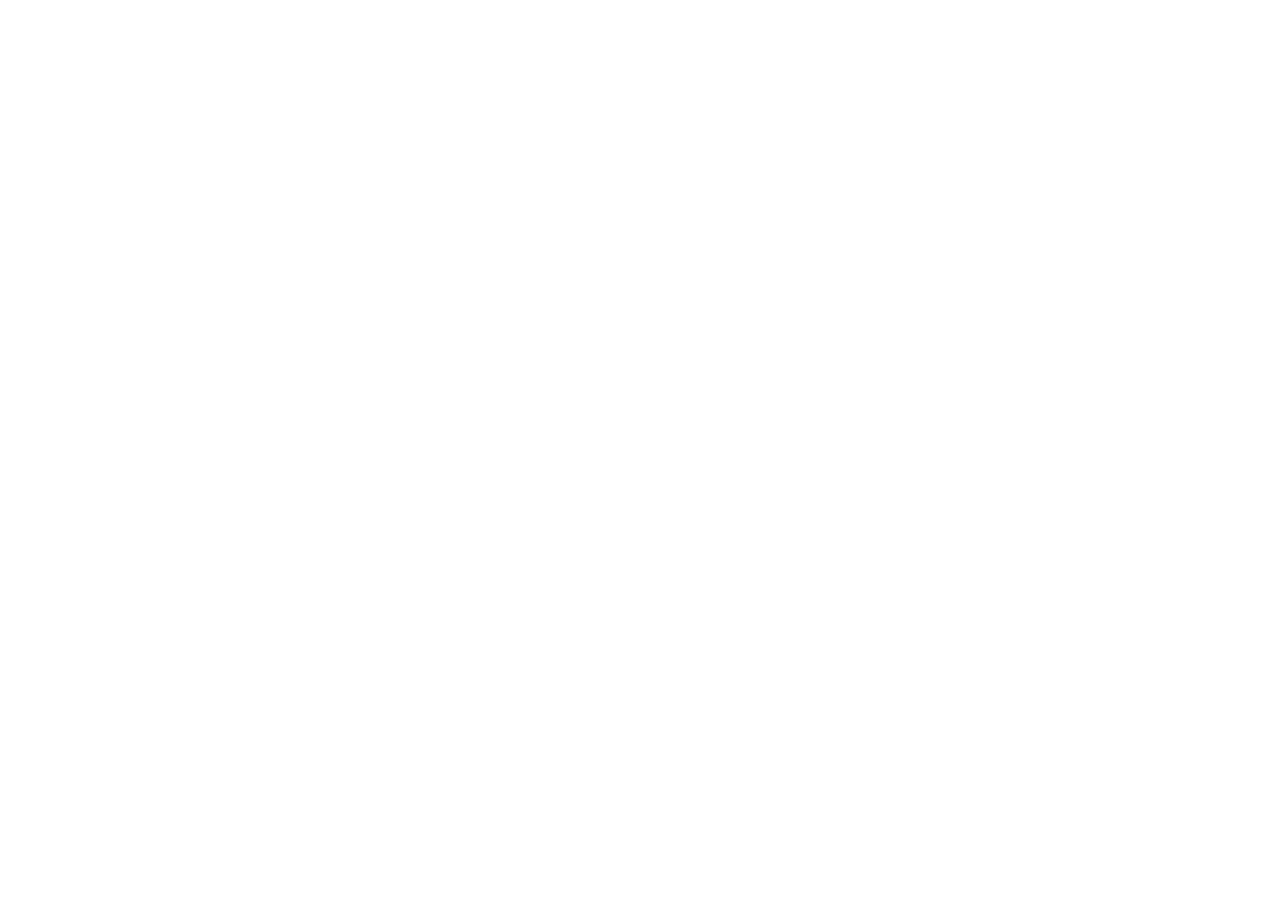
==== index.html @ 58cea0fc "Create index.html" ====
<!DOCTYPE html>
<html>
    <head>
        <title></title>
        <meta charset="utf-8">
        <meta name="viewport" content="width=device-width, initial-scale=1">
    </head>
    <body>
        <header></header>
        <main></main>
        <footer></footer>
    </body>
</html>
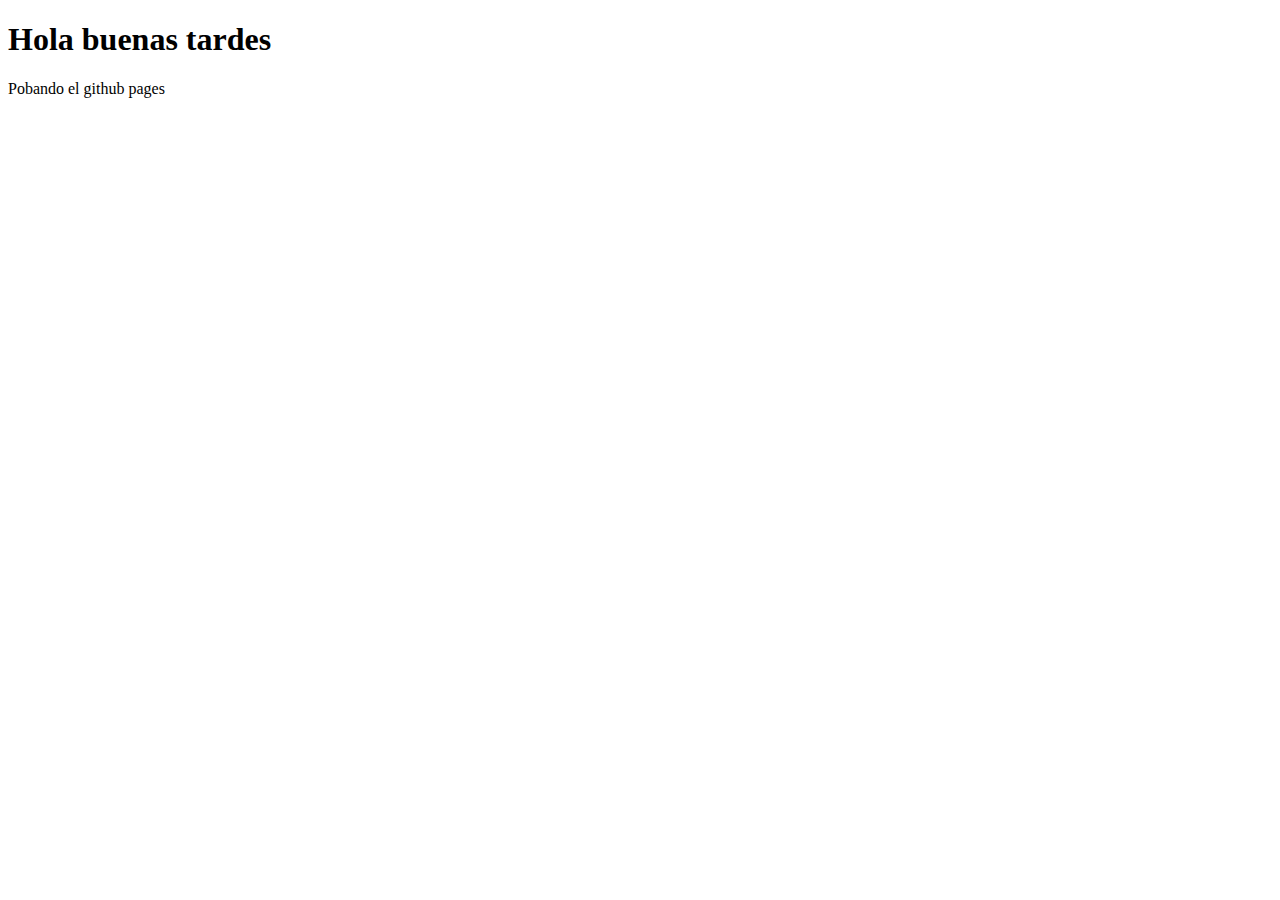
==== commit d63e10d2: "Probando el github pages" ====
--- a/index.html
+++ b/index.html
@@ -6,8 +6,14 @@
         <meta name="viewport" content="width=device-width, initial-scale=1">
     </head>
     <body>
-        <header></header>
-        <main></main>
-        <footer></footer>
+        <header>
+            <h1>Hola buenas tardes</h1>
+        </header>
+        <main>
+            <p>Pobando el github pages</p>
+        </main>
+        <footer>
+            
+        </footer>
     </body>
 </html>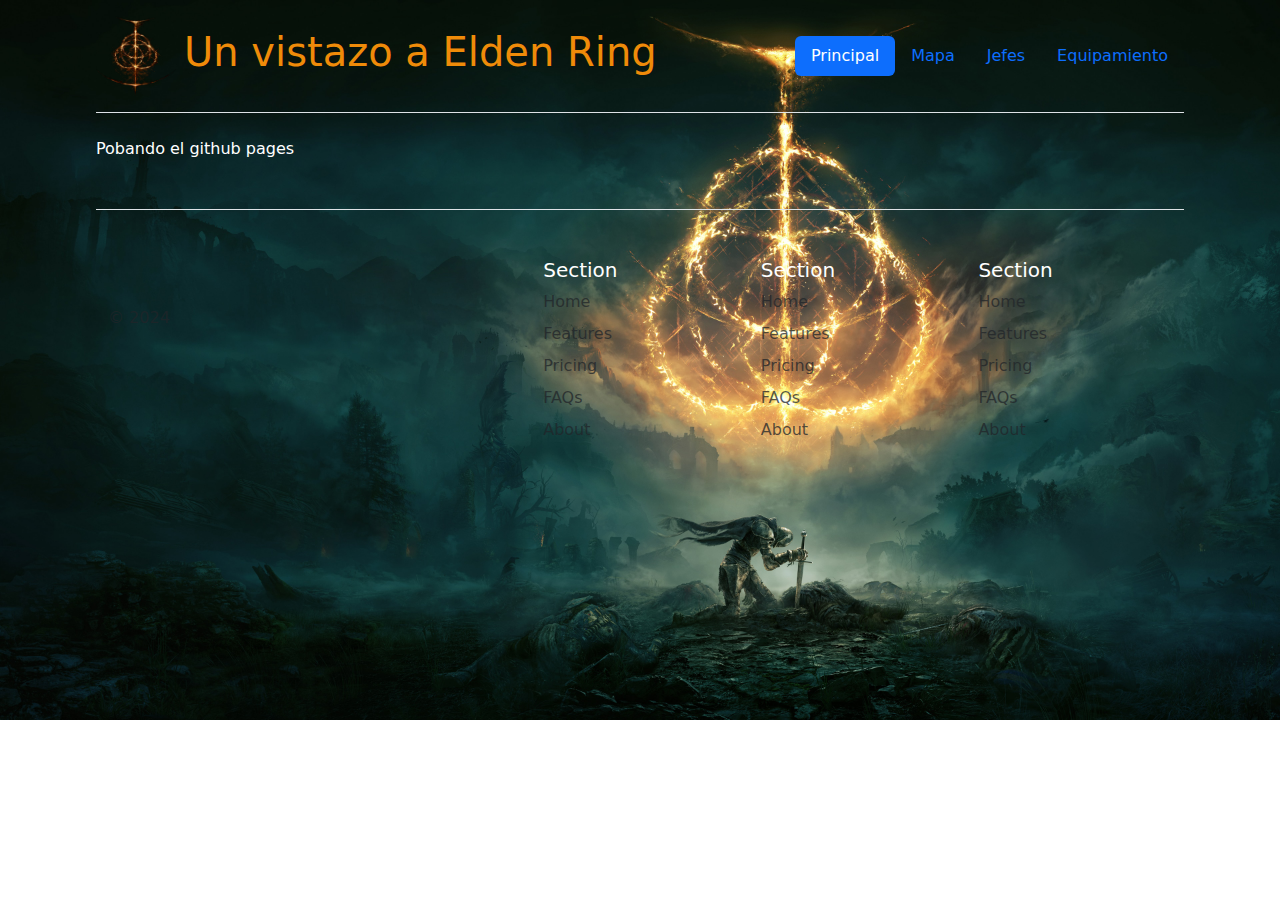
==== commit 1028f652: "Añadido header, footer e imagen de fondo" ====
--- a/index.html
+++ b/index.html
@@ -1,19 +1,74 @@
 <!DOCTYPE html>
 <html>
     <head>
-        <title></title>
+        <title>Un vistazo a Elden Ring</title>
         <meta charset="utf-8">
         <meta name="viewport" content="width=device-width, initial-scale=1">
+        <link href="https://cdn.jsdelivr.net/npm/bootstrap@5.3.3/dist/css/bootstrap.min.css" rel="stylesheet" integrity="sha384-QWTKZyjpPEjISv5WaRU9OFeRpok6YctnYmDr5pNlyT2bRjXh0JMhjY6hW+ALEwIH" crossorigin="anonymous">
+  </head>
     </head>
-    <body>
-        <header>
-            <h1>Hola buenas tardes</h1>
-        </header>
-        <main>
+    <body class="mx-5" style="background-image: url('img/1186452.jpg'); background-repeat: no-repeat; background-size: 100%; color:white">
+        <header class="d-flex flex-wrap justify-content-center py-3 mb-4 border-bottom align-items-center mx-5">
+            <div class="d-flex align-items-center mb-3 mb-md-0 me-md-auto">
+              <img src="img/ER_golden_order.png" class="bi me-2" width="80" height="80">
+              <h1 class="fs-1" style="color:#ef8b09">Un vistazo a Elden Ring</h1>
+            </div>
+      
+            <ul class="nav nav-pills">
+              <li class="nav-item"><a href="index.html" class="nav-link active" aria-current="page">Principal</a></li>
+              <li class="nav-item"><a href="#" class="nav-link">Mapa</a></li>
+              <li class="nav-item"><a href="#" class="nav-link">Jefes</a></li>
+              <li class="nav-item"><a href="#" class="nav-link">Equipamiento</a></li>
+            </ul>
+          </header>
+        <main class="mx-5">
             <p>Pobando el github pages</p>
         </main>
-        <footer>
-            
-        </footer>
+        <footer class="row row-cols-1 row-cols-sm-2 row-cols-md-5 py-5 my-5 border-top mx-5">
+            <div class="col mb-3">
+              <a href="/" class="d-flex align-items-center mb-3 link-body-emphasis text-decoration-none">
+                <svg class="bi me-2" width="40" height="32"><use xlink:href="#bootstrap"></use></svg>
+              </a>
+              <p class="text-body-secondary">© 2024</p>
+            </div>
+        
+            <div class="col mb-3">
+        
+            </div>
+        
+            <div class="col mb-3">
+              <h5>Section</h5>
+              <ul class="nav flex-column">
+                <li class="nav-item mb-2"><a href="#" class="nav-link p-0 text-body-secondary">Home</a></li>
+                <li class="nav-item mb-2"><a href="#" class="nav-link p-0 text-body-secondary">Features</a></li>
+                <li class="nav-item mb-2"><a href="#" class="nav-link p-0 text-body-secondary">Pricing</a></li>
+                <li class="nav-item mb-2"><a href="#" class="nav-link p-0 text-body-secondary">FAQs</a></li>
+                <li class="nav-item mb-2"><a href="#" class="nav-link p-0 text-body-secondary">About</a></li>
+              </ul>
+            </div>
+        
+            <div class="col mb-3">
+              <h5>Section</h5>
+              <ul class="nav flex-column">
+                <li class="nav-item mb-2"><a href="#" class="nav-link p-0 text-body-secondary">Home</a></li>
+                <li class="nav-item mb-2"><a href="#" class="nav-link p-0 text-body-secondary">Features</a></li>
+                <li class="nav-item mb-2"><a href="#" class="nav-link p-0 text-body-secondary">Pricing</a></li>
+                <li class="nav-item mb-2"><a href="#" class="nav-link p-0 text-body-secondary">FAQs</a></li>
+                <li class="nav-item mb-2"><a href="#" class="nav-link p-0 text-body-secondary">About</a></li>
+              </ul>
+            </div>
+        
+            <div class="col mb-3">
+              <h5>Section</h5>
+              <ul class="nav flex-column">
+                <li class="nav-item mb-2"><a href="#" class="nav-link p-0 text-body-secondary">Home</a></li>
+                <li class="nav-item mb-2"><a href="#" class="nav-link p-0 text-body-secondary">Features</a></li>
+                <li class="nav-item mb-2"><a href="#" class="nav-link p-0 text-body-secondary">Pricing</a></li>
+                <li class="nav-item mb-2"><a href="#" class="nav-link p-0 text-body-secondary">FAQs</a></li>
+                <li class="nav-item mb-2"><a href="#" class="nav-link p-0 text-body-secondary">About</a></li>
+              </ul>
+            </div>
+          </footer>
+        <script src="https://cdn.jsdelivr.net/npm/bootstrap@5.3.3/dist/js/bootstrap.bundle.min.js" integrity="sha384-YvpcrYf0tY3lHB60NNkmXc5s9fDVZLESaAA55NDzOxhy9GkcIdslK1eN7N6jIeHz" crossorigin="anonymous"></script>
     </body>
 </html>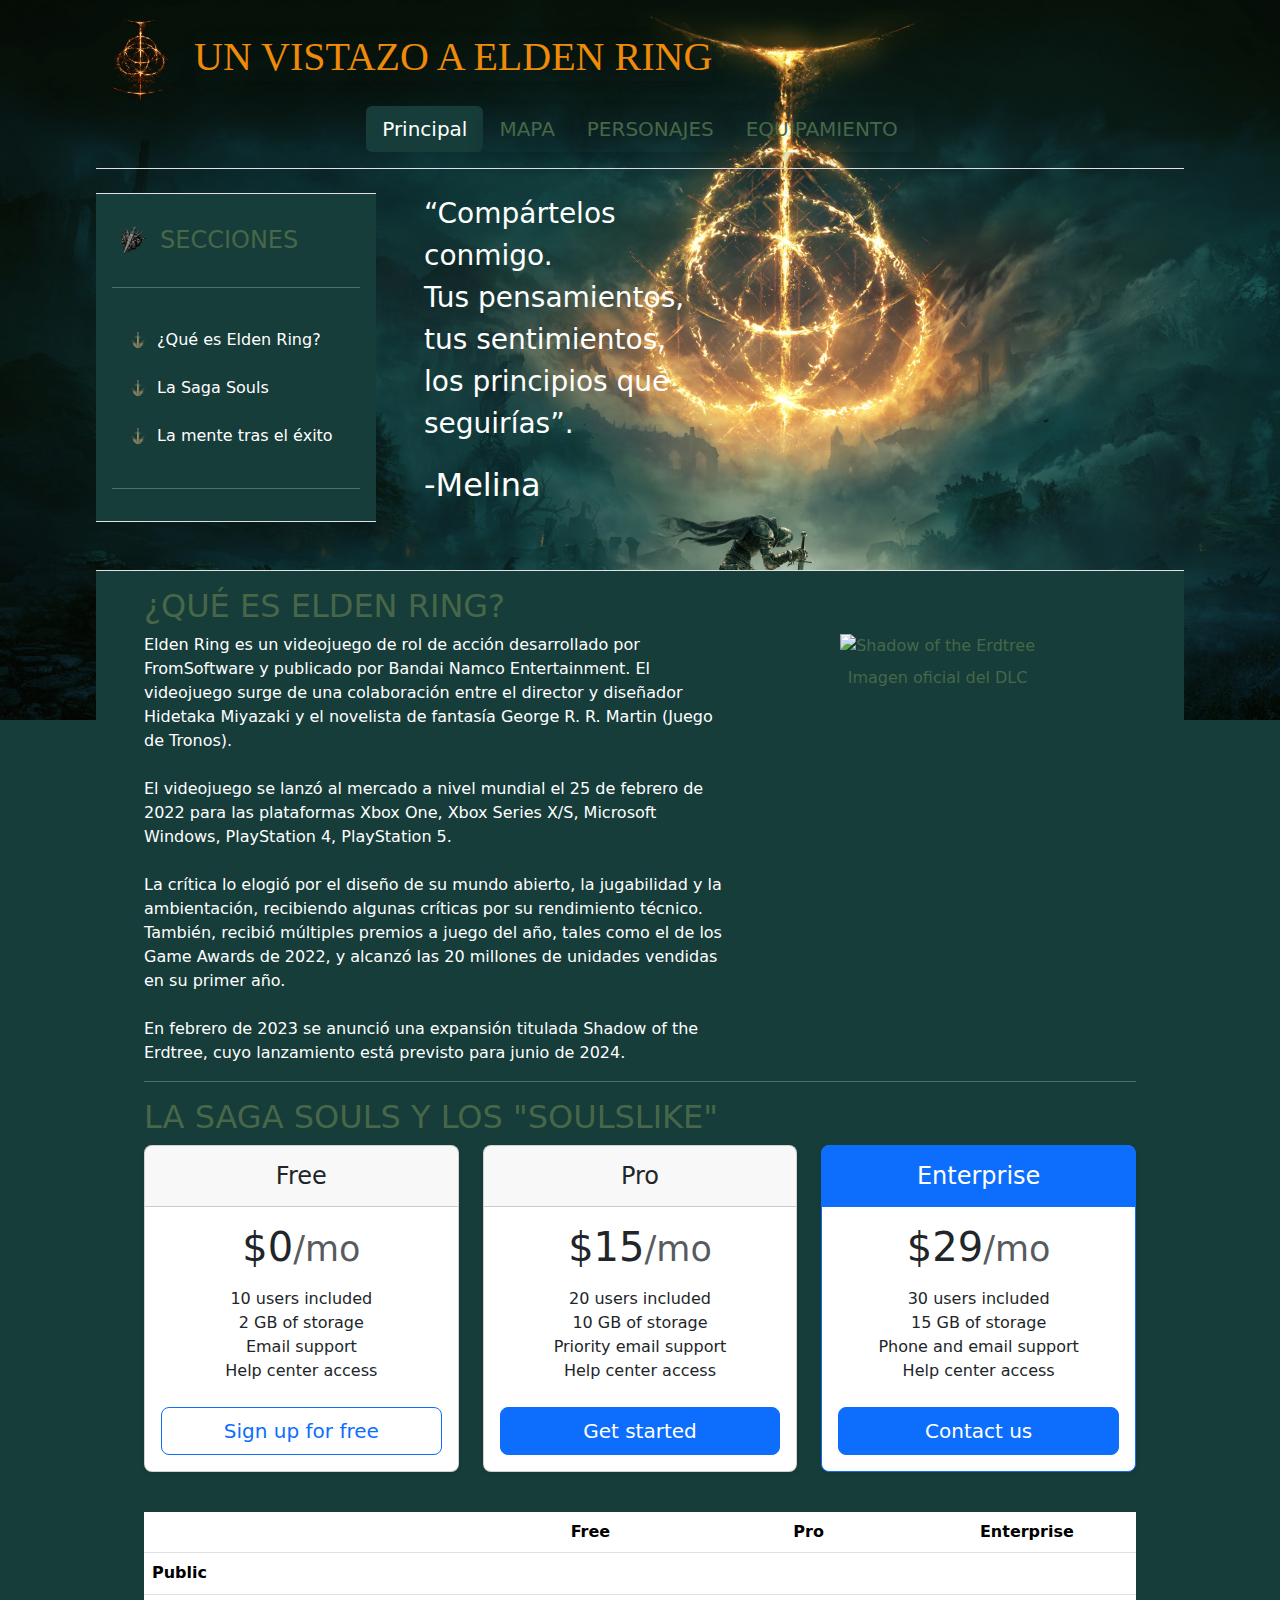
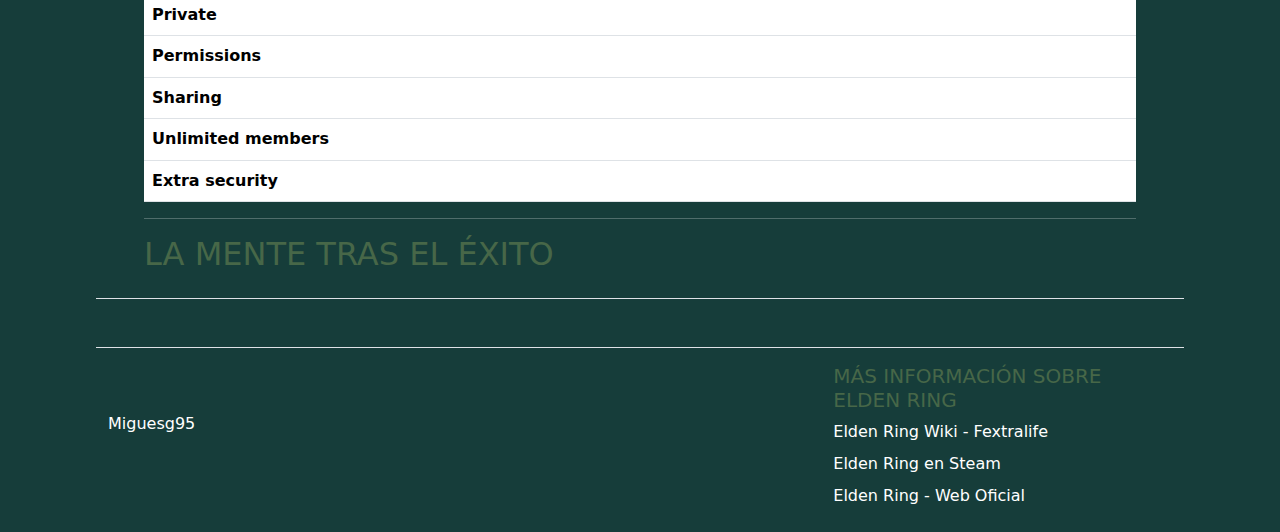
==== commit 3bcf404f: "Algunos iconos y la página para el mapa" ====
--- a/index.html
+++ b/index.html
@@ -5,67 +5,202 @@
         <meta charset="utf-8">
         <meta name="viewport" content="width=device-width, initial-scale=1">
         <link href="https://cdn.jsdelivr.net/npm/bootstrap@5.3.3/dist/css/bootstrap.min.css" rel="stylesheet" integrity="sha384-QWTKZyjpPEjISv5WaRU9OFeRpok6YctnYmDr5pNlyT2bRjXh0JMhjY6hW+ALEwIH" crossorigin="anonymous">
-  </head>
+        <link href="css/style.css" rel="stylesheet">
+        <link rel="icon" type="image/x-icon" href="img/ER_golden_order.png">
     </head>
-    <body class="mx-5" style="background-image: url('img/1186452.jpg'); background-repeat: no-repeat; background-size: 100%; color:white">
+    <body class="mx-5 panel mainPage">
         <header class="d-flex flex-wrap justify-content-center py-3 mb-4 border-bottom align-items-center mx-5">
             <div class="d-flex align-items-center mb-3 mb-md-0 me-md-auto">
-              <img src="img/ER_golden_order.png" class="bi me-2" width="80" height="80">
-              <h1 class="fs-1" style="color:#ef8b09">Un vistazo a Elden Ring</h1>
+              <img src="img/ER_golden_order.png" class="bi me-2" width="90" height="90">
+              <h1 class="fs-1 eldenFont mainTitle shadow">Un vistazo a Elden Ring</h1>
             </div>
       
-            <ul class="nav nav-pills">
-              <li class="nav-item"><a href="index.html" class="nav-link active" aria-current="page">Principal</a></li>
-              <li class="nav-item"><a href="#" class="nav-link">Mapa</a></li>
-              <li class="nav-item"><a href="#" class="nav-link">Jefes</a></li>
-              <li class="nav-item"><a href="#" class="nav-link">Equipamiento</a></li>
+            <ul class="nav nav-pills fs-5">
+              <li class="nav-item"><a href="index.html" class="nav-link text-white panel">Principal</a></li>
+              <li class="nav-item"><a href="mapa.html" class="nav-link title shadow">Mapa</a></li>
+              <li class="nav-item"><a href="#" class="nav-link title shadow">Personajes</a></li>
+              <li class="nav-item"><a href="#" class="nav-link title shadow">Equipamiento</a></li>
             </ul>
           </header>
-        <main class="mx-5">
-            <p>Pobando el github pages</p>
+
+          <div class="d-flex flex-column flex-shrink-0 p-3 panel mx-5 mb-5 sidebar border-top border-bottom" style="width: 280px;">
+            <a href="/" class="d-flex align-items-center mb-3 mb-md-0 me-md-auto text-white text-decoration-none">
+              <img class="bi pe-none me-2" src="img/Talisman_arsenal_charm_1.png" width="40" height="32">
+              <h2 class="fs-4 title my-3">Secciones</h2>
+            </a>
+            <hr>
+            <ul class="nav nav-pills flex-column my-3 ">
+              <li class="nav-item">
+                <a href="#queEsER" class="nav-link text-white mb-2">
+                  <img class="bi pe-none me-1" src="img/ER_Inventory_Menu_Icon_Ashes_of_War.png" width="20" height="20">
+                  ¿Qué es Elden Ring?
+                </a>
+              </li>
+              <li>
+                <a href="#predecesores" class="nav-link text-white">
+                  <img class="bi pe-none me-1" src="img/ER_Inventory_Menu_Icon_Ashes_of_War.png" width="20" height="20">
+                  La Saga Souls
+                </a>
+              </li>
+              <li>
+                <a href="#creador" class="nav-link text-white mt-2">
+                  <img class="bi pe-none me-1" src="img/ER_Inventory_Menu_Icon_Ashes_of_War.png" width="20" height="20">
+                  La mente tras el éxito
+                </a>
+              </li>
+            </ul>
+            <hr>
+          </div>
+        <main class="me-5">
+          <div class="fraseCelebre">
+            <p class="fs-3">“Compártelos conmigo.<br>Tus pensamientos, tus sentimientos, los principios que seguirías”.</p> 
+            <p class="fs-2">-Melina</p>
+          </div>
+          <div class="contenido panel px-5 py-3 ms-5 border-top border-bottom">
+            <section id="queEsER" class="">
+              <h2 class="title">¿Qué es Elden Ring?</h2>
+              <p class="sectionTextLeft pe-2">Elden Ring es un videojuego de rol de acción desarrollado por FromSoftware y publicado por Bandai Namco Entertainment. El videojuego surge de una colaboración entre el director y diseñador Hidetaka Miyazaki y el novelista de fantasía George R. R. Martin (Juego de Tronos).<br><br>
+                El videojuego se lanzó al mercado a nivel mundial el 25 de febrero de 2022 para las plataformas Xbox One, Xbox Series X/S, Microsoft Windows, PlayStation 4, PlayStation 5.<br><br> 
+                La crítica lo elogió por el diseño de su mundo abierto, la jugabilidad y la ambientación, recibiendo algunas críticas por su rendimiento técnico. También, recibió múltiples premios a juego del año, tales como el de los Game Awards de 2022, y alcanzó las 20 millones de unidades vendidas en su primer año.<br><br>  
+                En febrero de 2023 se anunció una expansión titulada Shadow of the Erdtree, cuyo lanzamiento está previsto para junio de 2024.</p>
+              <figure class="sectionImg">
+                <img src="img/ER-SOTE-announcement.png" alt="Shadow of the Erdtree">
+                <figcaption class="mt-2">Imagen oficial del DLC</figcaption>
+              </figure> 
+            </section>
+            <hr>
+            <section id="predecesores">
+              <h2 class="title">La Saga Souls y los "Soulslike"</h2>
+              <div class="row row-cols-1 row-cols-md-3 mb-3 text-center">
+                <div class="col">
+                  <div class="card mb-4 rounded-3 shadow-sm">
+                    <div class="card-header py-3">
+                      <h4 class="my-0 fw-normal">Free</h4>
+                    </div>
+                    <div class="card-body">
+                      <h1 class="card-title pricing-card-title">$0<small class="text-body-secondary fw-light">/mo</small></h1>
+                      <ul class="list-unstyled mt-3 mb-4">
+                        <li>10 users included</li>
+                        <li>2 GB of storage</li>
+                        <li>Email support</li>
+                        <li>Help center access</li>
+                      </ul>
+                      <button type="button" class="w-100 btn btn-lg btn-outline-primary">Sign up for free</button>
+                    </div>
+                  </div>
+                </div>
+                <div class="col">
+                  <div class="card mb-4 rounded-3 shadow-sm">
+                    <div class="card-header py-3">
+                      <h4 class="my-0 fw-normal">Pro</h4>
+                    </div>
+                    <div class="card-body">
+                      <h1 class="card-title pricing-card-title">$15<small class="text-body-secondary fw-light">/mo</small></h1>
+                      <ul class="list-unstyled mt-3 mb-4">
+                        <li>20 users included</li>
+                        <li>10 GB of storage</li>
+                        <li>Priority email support</li>
+                        <li>Help center access</li>
+                      </ul>
+                      <button type="button" class="w-100 btn btn-lg btn-primary">Get started</button>
+                    </div>
+                  </div>
+                </div>
+                <div class="col">
+                  <div class="card mb-4 rounded-3 shadow-sm border-primary">
+                    <div class="card-header py-3 text-bg-primary border-primary">
+                      <h4 class="my-0 fw-normal">Enterprise</h4>
+                    </div>
+                    <div class="card-body">
+                      <h1 class="card-title pricing-card-title">$29<small class="text-body-secondary fw-light">/mo</small></h1>
+                      <ul class="list-unstyled mt-3 mb-4">
+                        <li>30 users included</li>
+                        <li>15 GB of storage</li>
+                        <li>Phone and email support</li>
+                        <li>Help center access</li>
+                      </ul>
+                      <button type="button" class="w-100 btn btn-lg btn-primary">Contact us</button>
+                    </div>
+                  </div>
+                </div>
+              </div>
+              <table class="table text-center">
+                <thead>
+                  <tr>
+                    <th style="width: 34%;"></th>
+                    <th style="width: 22%;">Free</th>
+                    <th style="width: 22%;">Pro</th>
+                    <th style="width: 22%;">Enterprise</th>
+                  </tr>
+                </thead>
+                <tbody>
+                  <tr>
+                    <th scope="row" class="text-start">Public</th>
+                    <td><svg class="bi" width="24" height="24"><use xlink:href="#check"></use></svg></td>
+                    <td><svg class="bi" width="24" height="24"><use xlink:href="#check"></use></svg></td>
+                    <td><svg class="bi" width="24" height="24"><use xlink:href="#check"></use></svg></td>
+                  </tr>
+                  <tr>
+                    <th scope="row" class="text-start">Private</th>
+                    <td></td>
+                    <td><svg class="bi" width="24" height="24"><use xlink:href="#check"></use></svg></td>
+                    <td><svg class="bi" width="24" height="24"><use xlink:href="#check"></use></svg></td>
+                  </tr>
+                </tbody>
+        
+                <tbody>
+                  <tr>
+                    <th scope="row" class="text-start">Permissions</th>
+                    <td><svg class="bi" width="24" height="24"><use xlink:href="#check"></use></svg></td>
+                    <td><svg class="bi" width="24" height="24"><use xlink:href="#check"></use></svg></td>
+                    <td><svg class="bi" width="24" height="24"><use xlink:href="#check"></use></svg></td>
+                  </tr>
+                  <tr>
+                    <th scope="row" class="text-start">Sharing</th>
+                    <td></td>
+                    <td><svg class="bi" width="24" height="24"><use xlink:href="#check"></use></svg></td>
+                    <td><svg class="bi" width="24" height="24"><use xlink:href="#check"></use></svg></td>
+                  </tr>
+                  <tr>
+                    <th scope="row" class="text-start">Unlimited members</th>
+                    <td></td>
+                    <td><svg class="bi" width="24" height="24"><use xlink:href="#check"></use></svg></td>
+                    <td><svg class="bi" width="24" height="24"><use xlink:href="#check"></use></svg></td>
+                  </tr>
+                  <tr>
+                    <th scope="row" class="text-start">Extra security</th>
+                    <td></td>
+                    <td></td>
+                    <td><svg class="bi" width="24" height="24"><use xlink:href="#check"></use></svg></td>
+                  </tr>
+                </tbody>
+              </table>
+            </section>
+            <hr>
+            <section id="creador">
+              <h2 class="title">La mente tras el éxito</h2>
+            </section>
+          </div>
+              
         </main>
-        <footer class="row row-cols-1 row-cols-sm-2 row-cols-md-5 py-5 my-5 border-top mx-5">
-            <div class="col mb-3">
+        <footer class="row row-cols-3 row-cols-sm-3 row-cols-md-3 py-3 mt-5 border-top mx-5 panel">
+            <div class="col">
               <a href="/" class="d-flex align-items-center mb-3 link-body-emphasis text-decoration-none">
                 <svg class="bi me-2" width="40" height="32"><use xlink:href="#bootstrap"></use></svg>
               </a>
-              <p class="text-body-secondary">© 2024</p>
-            </div>
-        
-            <div class="col mb-3">
-        
-            </div>
-        
-            <div class="col mb-3">
-              <h5>Section</h5>
+              <a class="text-white text-decoration-none" href="https://github.com/Miguesg95" target="_blank">Miguesg95</a>
+            </div>
+        
+            <div class="col">
+        
+            </div>
+        
+            <div class="col">
+              <h5 class="title">Más información sobre Elden Ring</h5>
               <ul class="nav flex-column">
-                <li class="nav-item mb-2"><a href="#" class="nav-link p-0 text-body-secondary">Home</a></li>
-                <li class="nav-item mb-2"><a href="#" class="nav-link p-0 text-body-secondary">Features</a></li>
-                <li class="nav-item mb-2"><a href="#" class="nav-link p-0 text-body-secondary">Pricing</a></li>
-                <li class="nav-item mb-2"><a href="#" class="nav-link p-0 text-body-secondary">FAQs</a></li>
-                <li class="nav-item mb-2"><a href="#" class="nav-link p-0 text-body-secondary">About</a></li>
-              </ul>
-            </div>
-        
-            <div class="col mb-3">
-              <h5>Section</h5>
-              <ul class="nav flex-column">
-                <li class="nav-item mb-2"><a href="#" class="nav-link p-0 text-body-secondary">Home</a></li>
-                <li class="nav-item mb-2"><a href="#" class="nav-link p-0 text-body-secondary">Features</a></li>
-                <li class="nav-item mb-2"><a href="#" class="nav-link p-0 text-body-secondary">Pricing</a></li>
-                <li class="nav-item mb-2"><a href="#" class="nav-link p-0 text-body-secondary">FAQs</a></li>
-                <li class="nav-item mb-2"><a href="#" class="nav-link p-0 text-body-secondary">About</a></li>
-              </ul>
-            </div>
-        
-            <div class="col mb-3">
-              <h5>Section</h5>
-              <ul class="nav flex-column">
-                <li class="nav-item mb-2"><a href="#" class="nav-link p-0 text-body-secondary">Home</a></li>
-                <li class="nav-item mb-2"><a href="#" class="nav-link p-0 text-body-secondary">Features</a></li>
-                <li class="nav-item mb-2"><a href="#" class="nav-link p-0 text-body-secondary">Pricing</a></li>
-                <li class="nav-item mb-2"><a href="#" class="nav-link p-0 text-body-secondary">FAQs</a></li>
-                <li class="nav-item mb-2"><a href="#" class="nav-link p-0 text-body-secondary">About</a></li>
+                <li class="nav-item mb-2"><a href="https://eldenring.wiki.fextralife.com/Elden+Ring+Wiki" target="_blank" class="nav-link p-0 text-white">Elden Ring Wiki - Fextralife</a></li>
+                <li class="nav-item mb-2"><a href="https://store.steampowered.com/agecheck/app/1245620/" target="_blank" class="nav-link p-0 text-white">Elden Ring en Steam</a></li>
+                <li class="nav-item mb-2"><a href="https://es.bandainamcoent.eu/elden-ring/elden-ring" target="_blank" class="nav-link p-0 text-white">Elden Ring - Web Oficial</a></li>
               </ul>
             </div>
           </footer>
--- a/css/style.css
+++ b/css/style.css
@@ -0,0 +1,72 @@
+@font-face {
+    font-family: 'Elden Ring';
+    src: url('css/Mantinia Regular.otf') format('truetype');
+    font-style: normal;
+    font-weight: normal;
+}
+
+.eldenFont {
+    font-family: 'Elden Ring';
+    text-transform: uppercase;
+}
+
+.mainTitle{
+    color:#ef8b09;
+}
+
+.title{
+    color:#476748;
+    text-transform: uppercase;
+}
+
+.subtitle{
+    color:#1A2325;
+}
+
+.panel{
+    background-color:#163D3A;
+}
+
+.mainPage{
+    background-image: url('../img/1186452.jpg'); 
+    background-repeat: no-repeat; 
+    background-size: 100%; 
+    color: white;
+}
+
+footer{
+    clear:both;
+}
+
+.sidebar{
+    float: left;
+}
+
+.fraseCelebre{
+    width: 25%;
+    float: left;
+}
+
+.contenido{
+    clear:both;
+}
+
+.sectionTextLeft{
+    width: 60%;
+    float: left;
+}
+
+.sectionImg{
+    width: 40%;
+    float:left;
+    text-align: center;
+    color: #476748;
+}
+
+.sectionImg img{
+    width: 100%;
+}
+
+hr{
+    clear: both;
+}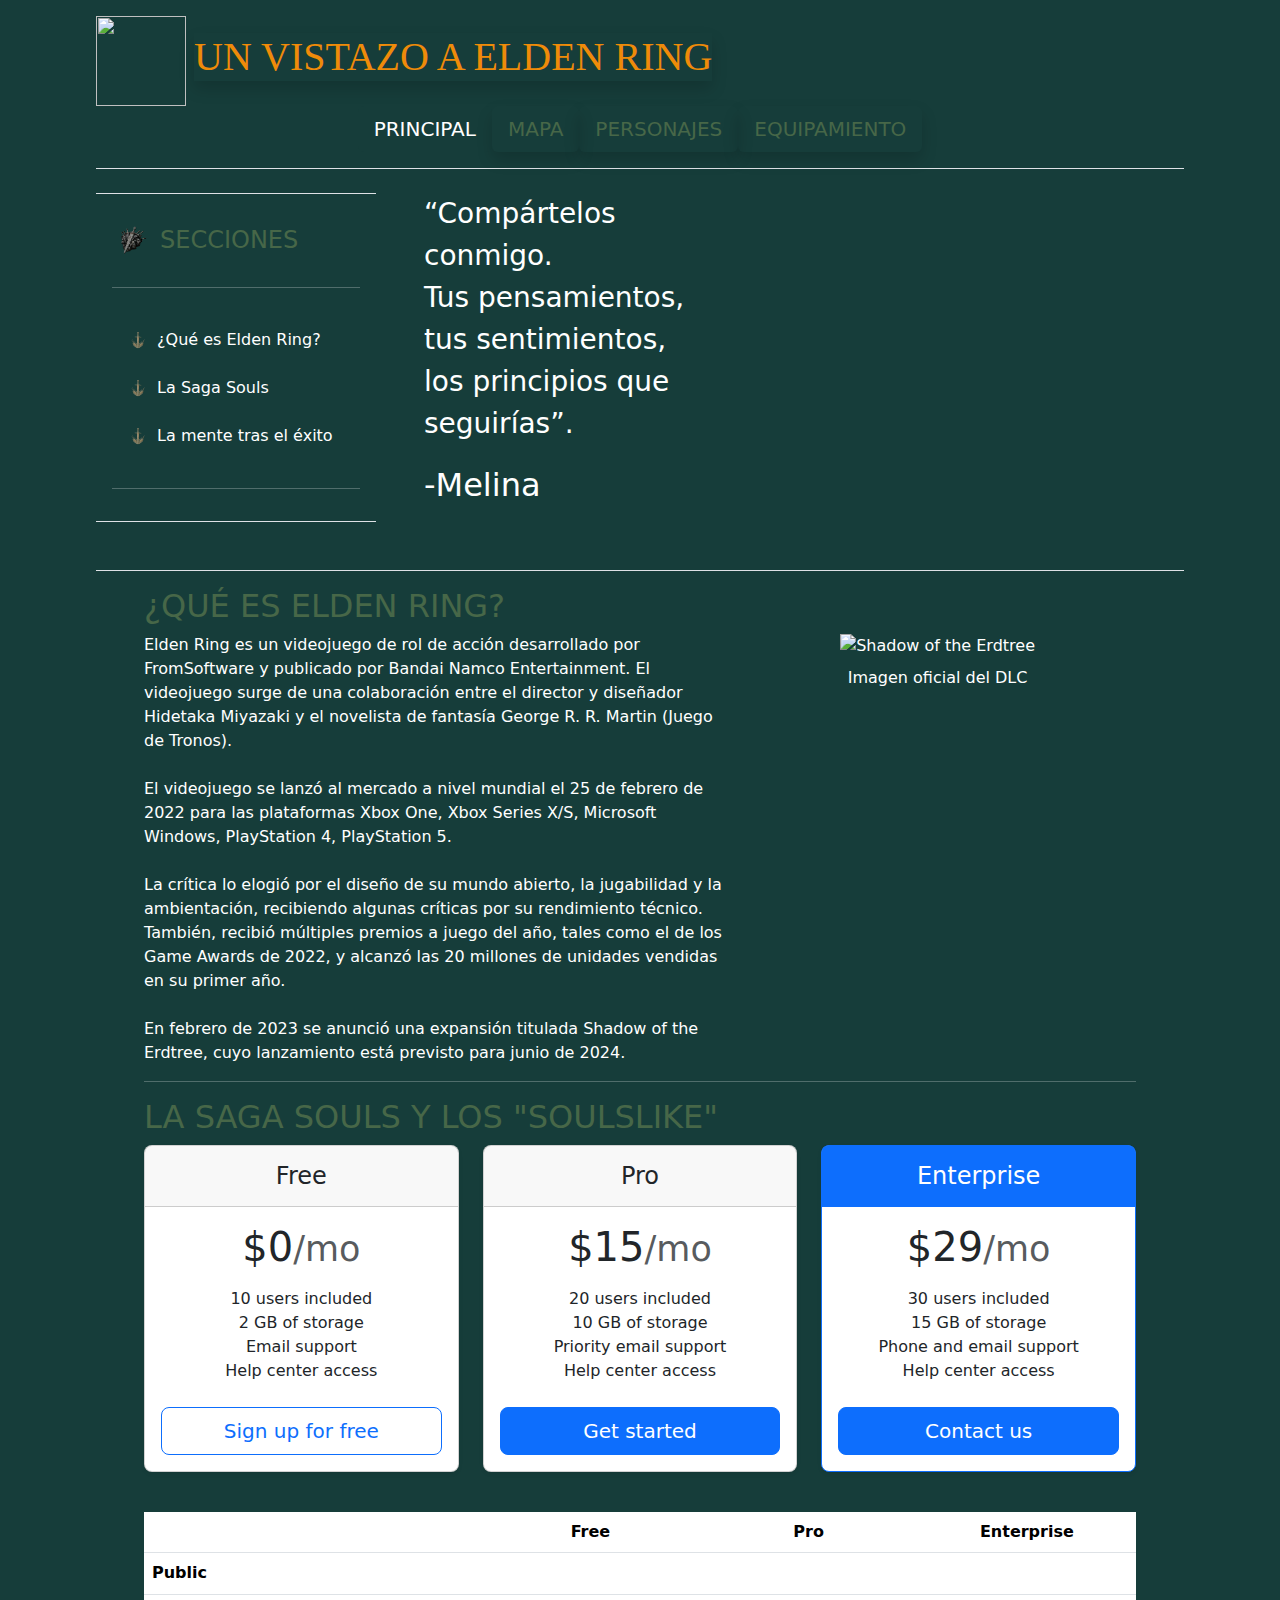
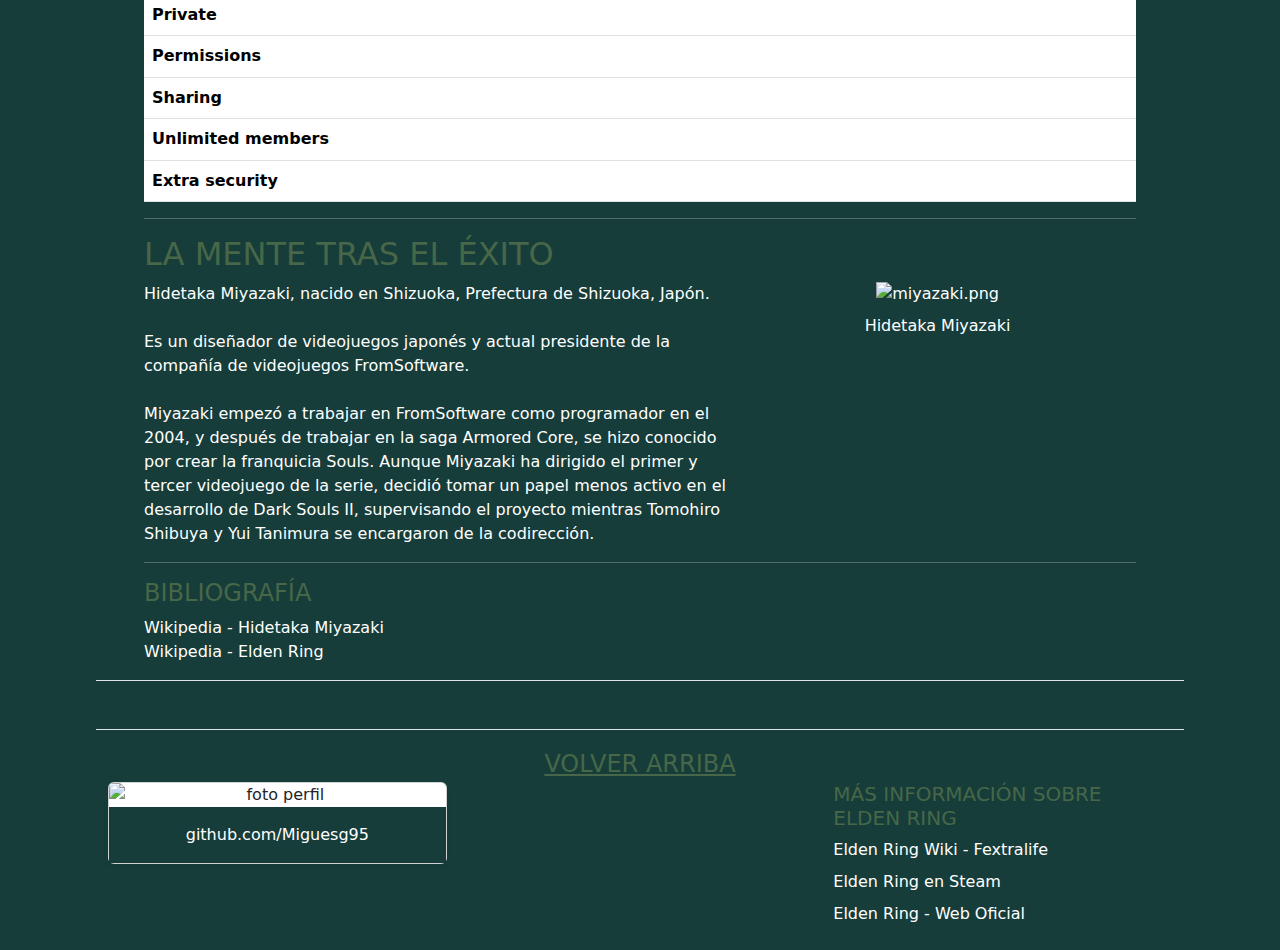
==== commit 016053de: "mapa.html y footer" ====
--- a/index.html
+++ b/index.html
@@ -6,204 +6,227 @@
         <meta name="viewport" content="width=device-width, initial-scale=1">
         <link href="https://cdn.jsdelivr.net/npm/bootstrap@5.3.3/dist/css/bootstrap.min.css" rel="stylesheet" integrity="sha384-QWTKZyjpPEjISv5WaRU9OFeRpok6YctnYmDr5pNlyT2bRjXh0JMhjY6hW+ALEwIH" crossorigin="anonymous">
         <link href="css/style.css" rel="stylesheet">
-        <link rel="icon" type="image/x-icon" href="img/ER_golden_order.png">
+        <link rel="icon" type="image/x-icon" href="img/Icono Elden Ring.png">
     </head>
+
     <body class="mx-5 panel mainPage">
-        <header class="d-flex flex-wrap justify-content-center py-3 mb-4 border-bottom align-items-center mx-5">
-            <div class="d-flex align-items-center mb-3 mb-md-0 me-md-auto">
-              <img src="img/ER_golden_order.png" class="bi me-2" width="90" height="90">
-              <h1 class="fs-1 eldenFont mainTitle shadow">Un vistazo a Elden Ring</h1>
-            </div>
-      
-            <ul class="nav nav-pills fs-5">
-              <li class="nav-item"><a href="index.html" class="nav-link text-white panel">Principal</a></li>
-              <li class="nav-item"><a href="mapa.html" class="nav-link title shadow">Mapa</a></li>
-              <li class="nav-item"><a href="#" class="nav-link title shadow">Personajes</a></li>
-              <li class="nav-item"><a href="#" class="nav-link title shadow">Equipamiento</a></li>
-            </ul>
-          </header>
-
-          <div class="d-flex flex-column flex-shrink-0 p-3 panel mx-5 mb-5 sidebar border-top border-bottom" style="width: 280px;">
-            <a href="/" class="d-flex align-items-center mb-3 mb-md-0 me-md-auto text-white text-decoration-none">
-              <img class="bi pe-none me-2" src="img/Talisman_arsenal_charm_1.png" width="40" height="32">
-              <h2 class="fs-4 title my-3">Secciones</h2>
+
+      <header class="d-flex flex-wrap justify-content-center py-3 mb-4 border-bottom align-items-center mx-5">
+        <div class="d-flex align-items-center mb-3 mb-md-0 me-md-auto">
+          <img src="img/Icono Elden Ring.png" class="bi me-2" width="90" height="90">
+          <h1 class="fs-1 eldenFont mainTitle shadow">Un vistazo a Elden Ring</h1>
+        </div>    
+        <ul class="nav nav-pills fs-5">
+          <li class="nav-item"><a href="index.html" class="nav-link text-white panel text-uppercase ">Principal</a></li>
+          <li class="nav-item"><a href="mapa.html" class="nav-link title shadow">Mapa</a></li>
+          <li class="nav-item"><a href="personajes.html" class="nav-link title shadow">Personajes</a></li>
+          <li class="nav-item"><a href="equipamiento.html" class="nav-link title shadow">Equipamiento</a></li>
+        </ul>
+      </header>
+
+      <div class="d-flex flex-column flex-shrink-0 p-3 panel mx-5 mb-5 sidebar border-top border-bottom" style="width: 280px;">
+        <a href="/" class="d-flex align-items-center mb-3 mb-md-0 me-md-auto text-white text-decoration-none">
+          <img class="bi pe-none me-2" src="img/Talisman_arsenal_charm_1.png" width="40" height="32">
+          <h2 class="fs-4 title my-3">Secciones</h2>
+        </a>
+        <hr>
+        <ul class="nav nav-pills flex-column my-3 ">
+          <li class="nav-item">
+            <a href="#queEsER" class="nav-link text-white mb-2">
+              <img class="bi pe-none me-1" src="img/ER_Inventory_Menu_Icon_Ashes_of_War.png" width="20" height="20">
+              ¿Qué es Elden Ring?
             </a>
-            <hr>
-            <ul class="nav nav-pills flex-column my-3 ">
-              <li class="nav-item">
-                <a href="#queEsER" class="nav-link text-white mb-2">
-                  <img class="bi pe-none me-1" src="img/ER_Inventory_Menu_Icon_Ashes_of_War.png" width="20" height="20">
-                  ¿Qué es Elden Ring?
-                </a>
-              </li>
-              <li>
-                <a href="#predecesores" class="nav-link text-white">
-                  <img class="bi pe-none me-1" src="img/ER_Inventory_Menu_Icon_Ashes_of_War.png" width="20" height="20">
-                  La Saga Souls
-                </a>
-              </li>
-              <li>
-                <a href="#creador" class="nav-link text-white mt-2">
-                  <img class="bi pe-none me-1" src="img/ER_Inventory_Menu_Icon_Ashes_of_War.png" width="20" height="20">
-                  La mente tras el éxito
-                </a>
-              </li>
-            </ul>
-            <hr>
-          </div>
-        <main class="me-5">
-          <div class="fraseCelebre">
-            <p class="fs-3">“Compártelos conmigo.<br>Tus pensamientos, tus sentimientos, los principios que seguirías”.</p> 
-            <p class="fs-2">-Melina</p>
-          </div>
-          <div class="contenido panel px-5 py-3 ms-5 border-top border-bottom">
-            <section id="queEsER" class="">
-              <h2 class="title">¿Qué es Elden Ring?</h2>
-              <p class="sectionTextLeft pe-2">Elden Ring es un videojuego de rol de acción desarrollado por FromSoftware y publicado por Bandai Namco Entertainment. El videojuego surge de una colaboración entre el director y diseñador Hidetaka Miyazaki y el novelista de fantasía George R. R. Martin (Juego de Tronos).<br><br>
-                El videojuego se lanzó al mercado a nivel mundial el 25 de febrero de 2022 para las plataformas Xbox One, Xbox Series X/S, Microsoft Windows, PlayStation 4, PlayStation 5.<br><br> 
-                La crítica lo elogió por el diseño de su mundo abierto, la jugabilidad y la ambientación, recibiendo algunas críticas por su rendimiento técnico. También, recibió múltiples premios a juego del año, tales como el de los Game Awards de 2022, y alcanzó las 20 millones de unidades vendidas en su primer año.<br><br>  
-                En febrero de 2023 se anunció una expansión titulada Shadow of the Erdtree, cuyo lanzamiento está previsto para junio de 2024.</p>
-              <figure class="sectionImg">
-                <img src="img/ER-SOTE-announcement.png" alt="Shadow of the Erdtree">
-                <figcaption class="mt-2">Imagen oficial del DLC</figcaption>
-              </figure> 
-            </section>
-            <hr>
-            <section id="predecesores">
-              <h2 class="title">La Saga Souls y los "Soulslike"</h2>
-              <div class="row row-cols-1 row-cols-md-3 mb-3 text-center">
-                <div class="col">
-                  <div class="card mb-4 rounded-3 shadow-sm">
-                    <div class="card-header py-3">
-                      <h4 class="my-0 fw-normal">Free</h4>
-                    </div>
-                    <div class="card-body">
-                      <h1 class="card-title pricing-card-title">$0<small class="text-body-secondary fw-light">/mo</small></h1>
-                      <ul class="list-unstyled mt-3 mb-4">
-                        <li>10 users included</li>
-                        <li>2 GB of storage</li>
-                        <li>Email support</li>
-                        <li>Help center access</li>
-                      </ul>
-                      <button type="button" class="w-100 btn btn-lg btn-outline-primary">Sign up for free</button>
-                    </div>
-                  </div>
-                </div>
-                <div class="col">
-                  <div class="card mb-4 rounded-3 shadow-sm">
-                    <div class="card-header py-3">
-                      <h4 class="my-0 fw-normal">Pro</h4>
-                    </div>
-                    <div class="card-body">
-                      <h1 class="card-title pricing-card-title">$15<small class="text-body-secondary fw-light">/mo</small></h1>
-                      <ul class="list-unstyled mt-3 mb-4">
-                        <li>20 users included</li>
-                        <li>10 GB of storage</li>
-                        <li>Priority email support</li>
-                        <li>Help center access</li>
-                      </ul>
-                      <button type="button" class="w-100 btn btn-lg btn-primary">Get started</button>
-                    </div>
-                  </div>
-                </div>
-                <div class="col">
-                  <div class="card mb-4 rounded-3 shadow-sm border-primary">
-                    <div class="card-header py-3 text-bg-primary border-primary">
-                      <h4 class="my-0 fw-normal">Enterprise</h4>
-                    </div>
-                    <div class="card-body">
-                      <h1 class="card-title pricing-card-title">$29<small class="text-body-secondary fw-light">/mo</small></h1>
-                      <ul class="list-unstyled mt-3 mb-4">
-                        <li>30 users included</li>
-                        <li>15 GB of storage</li>
-                        <li>Phone and email support</li>
-                        <li>Help center access</li>
-                      </ul>
-                      <button type="button" class="w-100 btn btn-lg btn-primary">Contact us</button>
-                    </div>
+          </li>
+          <li>
+            <a href="#predecesores" class="nav-link text-white">
+              <img class="bi pe-none me-1" src="img/ER_Inventory_Menu_Icon_Ashes_of_War.png" width="20" height="20">
+              La Saga Souls
+            </a>
+          </li>
+          <li>
+            <a href="#creador" class="nav-link text-white mt-2">
+              <img class="bi pe-none me-1" src="img/ER_Inventory_Menu_Icon_Ashes_of_War.png" width="20" height="20">
+              La mente tras el éxito
+            </a>
+          </li>
+        </ul>
+        <hr>
+      </div>
+
+      <main class="me-5">
+
+        <div class="fraseCelebre">
+          <p class="fs-3">“Compártelos conmigo.<br>Tus pensamientos, tus sentimientos, los principios que seguirías”.</p> 
+          <p class="fs-2">-Melina</p>
+        </div>
+
+        <article class="contenido panel px-5 py-3 ms-5 border-top border-bottom">
+          <section id="queEsER" class="">
+            <h2 class="title">¿Qué es Elden Ring?</h2>
+            <p class="sectionTextLeft pe-2">Elden Ring es un videojuego de rol de acción desarrollado por FromSoftware y publicado por Bandai Namco Entertainment. El videojuego surge de una colaboración entre el director y diseñador Hidetaka Miyazaki y el novelista de fantasía George R. R. Martin (Juego de Tronos).<br><br>
+              El videojuego se lanzó al mercado a nivel mundial el 25 de febrero de 2022 para las plataformas Xbox One, Xbox Series X/S, Microsoft Windows, PlayStation 4, PlayStation 5.<br><br> 
+              La crítica lo elogió por el diseño de su mundo abierto, la jugabilidad y la ambientación, recibiendo algunas críticas por su rendimiento técnico. También, recibió múltiples premios a juego del año, tales como el de los Game Awards de 2022, y alcanzó las 20 millones de unidades vendidas en su primer año.<br><br>  
+              En febrero de 2023 se anunció una expansión titulada Shadow of the Erdtree, cuyo lanzamiento está previsto para junio de 2024.</p>
+            <figure class="sectionImg">
+              <img src="img/ER-SOTE-announcement.png" alt="Shadow of the Erdtree">
+              <figcaption class="mt-2">Imagen oficial del DLC</figcaption>
+            </figure> 
+          </section>
+          <hr>
+          <section id="predecesores">
+            <h2 class="title">La Saga Souls y los "Soulslike"</h2>
+            <div class="row row-cols-1 row-cols-md-3 mb-3 text-center">
+              <div class="col">
+                <div class="card mb-4 rounded-3 shadow-sm">
+                  <div class="card-header py-3">
+                    <h4 class="my-0 fw-normal">Free</h4>
+                  </div>
+                  <div class="card-body">
+                    <h1 class="card-title pricing-card-title">$0<small class="text-body-secondary fw-light">/mo</small></h1>
+                    <ul class="list-unstyled mt-3 mb-4">
+                      <li>10 users included</li>
+                      <li>2 GB of storage</li>
+                      <li>Email support</li>
+                      <li>Help center access</li>
+                    </ul>
+                    <button type="button" class="w-100 btn btn-lg btn-outline-primary">Sign up for free</button>
                   </div>
                 </div>
               </div>
-              <table class="table text-center">
-                <thead>
-                  <tr>
-                    <th style="width: 34%;"></th>
-                    <th style="width: 22%;">Free</th>
-                    <th style="width: 22%;">Pro</th>
-                    <th style="width: 22%;">Enterprise</th>
-                  </tr>
-                </thead>
-                <tbody>
-                  <tr>
-                    <th scope="row" class="text-start">Public</th>
-                    <td><svg class="bi" width="24" height="24"><use xlink:href="#check"></use></svg></td>
-                    <td><svg class="bi" width="24" height="24"><use xlink:href="#check"></use></svg></td>
-                    <td><svg class="bi" width="24" height="24"><use xlink:href="#check"></use></svg></td>
-                  </tr>
-                  <tr>
-                    <th scope="row" class="text-start">Private</th>
-                    <td></td>
-                    <td><svg class="bi" width="24" height="24"><use xlink:href="#check"></use></svg></td>
-                    <td><svg class="bi" width="24" height="24"><use xlink:href="#check"></use></svg></td>
-                  </tr>
-                </tbody>
+              <div class="col">
+                <div class="card mb-4 rounded-3 shadow-sm">
+                  <div class="card-header py-3">
+                    <h4 class="my-0 fw-normal">Pro</h4>
+                  </div>
+                  <div class="card-body">
+                    <h1 class="card-title pricing-card-title">$15<small class="text-body-secondary fw-light">/mo</small></h1>
+                    <ul class="list-unstyled mt-3 mb-4">
+                      <li>20 users included</li>
+                      <li>10 GB of storage</li>
+                      <li>Priority email support</li>
+                      <li>Help center access</li>
+                    </ul>
+                    <button type="button" class="w-100 btn btn-lg btn-primary">Get started</button>
+                  </div>
+                </div>
+              </div>
+              <div class="col">
+                <div class="card mb-4 rounded-3 shadow-sm border-primary">
+                  <div class="card-header py-3 text-bg-primary border-primary">
+                    <h4 class="my-0 fw-normal">Enterprise</h4>
+                  </div>
+                  <div class="card-body">
+                    <h1 class="card-title pricing-card-title">$29<small class="text-body-secondary fw-light">/mo</small></h1>
+                    <ul class="list-unstyled mt-3 mb-4">
+                      <li>30 users included</li>
+                      <li>15 GB of storage</li>
+                      <li>Phone and email support</li>
+                      <li>Help center access</li>
+                    </ul>
+                    <button type="button" class="w-100 btn btn-lg btn-primary">Contact us</button>
+                  </div>
+                </div>
+              </div>
+            </div>
+
+            <table class="table text-center">
+              <thead>
+                <tr>
+                  <th style="width: 34%;"></th>
+                  <th style="width: 22%;">Free</th>
+                  <th style="width: 22%;">Pro</th>
+                  <th style="width: 22%;">Enterprise</th>
+                </tr>
+              </thead>
+              <tbody>
+                <tr>
+                  <th scope="row" class="text-start">Public</th>
+                  <td><svg class="bi" width="24" height="24"><use xlink:href="#check"></use></svg></td>
+                  <td><svg class="bi" width="24" height="24"><use xlink:href="#check"></use></svg></td>
+                  <td><svg class="bi" width="24" height="24"><use xlink:href="#check"></use></svg></td>
+                </tr>
+                <tr>
+                  <th scope="row" class="text-start">Private</th>
+                  <td></td>
+                  <td><svg class="bi" width="24" height="24"><use xlink:href="#check"></use></svg></td>
+                  <td><svg class="bi" width="24" height="24"><use xlink:href="#check"></use></svg></td>
+                </tr>
+              </tbody>
         
-                <tbody>
-                  <tr>
-                    <th scope="row" class="text-start">Permissions</th>
-                    <td><svg class="bi" width="24" height="24"><use xlink:href="#check"></use></svg></td>
-                    <td><svg class="bi" width="24" height="24"><use xlink:href="#check"></use></svg></td>
-                    <td><svg class="bi" width="24" height="24"><use xlink:href="#check"></use></svg></td>
-                  </tr>
-                  <tr>
-                    <th scope="row" class="text-start">Sharing</th>
-                    <td></td>
-                    <td><svg class="bi" width="24" height="24"><use xlink:href="#check"></use></svg></td>
-                    <td><svg class="bi" width="24" height="24"><use xlink:href="#check"></use></svg></td>
-                  </tr>
-                  <tr>
-                    <th scope="row" class="text-start">Unlimited members</th>
-                    <td></td>
-                    <td><svg class="bi" width="24" height="24"><use xlink:href="#check"></use></svg></td>
-                    <td><svg class="bi" width="24" height="24"><use xlink:href="#check"></use></svg></td>
-                  </tr>
-                  <tr>
-                    <th scope="row" class="text-start">Extra security</th>
-                    <td></td>
-                    <td></td>
-                    <td><svg class="bi" width="24" height="24"><use xlink:href="#check"></use></svg></td>
-                  </tr>
-                </tbody>
-              </table>
-            </section>
-            <hr>
-            <section id="creador">
-              <h2 class="title">La mente tras el éxito</h2>
-            </section>
+              <tbody>
+                <tr>
+                  <th scope="row" class="text-start">Permissions</th>
+                  <td><svg class="bi" width="24" height="24"><use xlink:href="#check"></use></svg></td>
+                  <td><svg class="bi" width="24" height="24"><use xlink:href="#check"></use></svg></td>
+                  <td><svg class="bi" width="24" height="24"><use xlink:href="#check"></use></svg></td>
+                </tr>
+                <tr>
+                  <th scope="row" class="text-start">Sharing</th>
+                  <td></td>
+                  <td><svg class="bi" width="24" height="24"><use xlink:href="#check"></use></svg></td>
+                  <td><svg class="bi" width="24" height="24"><use xlink:href="#check"></use></svg></td>
+                </tr>
+                <tr>
+                  <th scope="row" class="text-start">Unlimited members</th>
+                  <td></td>
+                  <td><svg class="bi" width="24" height="24"><use xlink:href="#check"></use></svg></td>
+                  <td><svg class="bi" width="24" height="24"><use xlink:href="#check"></use></svg></td>
+                </tr>
+                <tr>
+                  <th scope="row" class="text-start">Extra security</th>
+                  <td></td>
+                  <td></td>
+                  <td><svg class="bi" width="24" height="24"><use xlink:href="#check"></use></svg></td>
+                </tr>
+              </tbody>
+            </table>
+          </section>
+          <hr>
+          <section id="creador">
+            <h2 class="title">La mente tras el éxito</h2>
+            <p class="sectionTextLeft pe-2">Hidetaka Miyazaki, nacido en Shizuoka, Prefectura de Shizuoka, Japón.<br><br>
+              Es un diseñador de videojuegos japonés y actual presidente de la compañía de videojuegos FromSoftware.<br><br>
+              Miyazaki empezó a trabajar en FromSoftware como programador en el 2004, y después de trabajar en la saga Armored Core, se hizo conocido por crear la franquicia Souls. Aunque Miyazaki ha dirigido el primer y tercer videojuego de la serie, decidió tomar un papel menos activo en el desarrollo de Dark Souls II, supervisando el proyecto mientras Tomohiro Shibuya y Yui Tanimura se encargaron de la codirección.</p>
+            <figure class="sectionImg">
+              <img src="img/miyazaki.png" alt="miyazaki.png">
+              <figcaption class="mt-2">Hidetaka Miyazaki</figcaption>
+            </figure> 
+          </section>
+          <hr>
+          <section>
+            <h2 class="title fs-4">Bibliografía</h2>
+            <a class="text-white text-decoration-none text-center" href="https://es.wikipedia.org/wiki/Hidetaka_Miyazaki" target="_blank">Wikipedia - Hidetaka Miyazaki</a>
+            <br>
+            <a class="text-white text-decoration-none text-center" href="https://es.wikipedia.org/wiki/Elden_Ring" target="_blank">Wikipedia - Elden Ring</a>
+          </section>
+        </article>        
+      </main>
+
+      <footer class="row row-cols-3 row-cols-sm-3 row-cols-md-3 py-3 mt-5 border-top mx-5 panel">
+        <a class="title text-center fs-4" id="volver" href="index.html">Volver arriba</a>
+
+        <div class="col">
+          <div class="card shadow-sm text-center">
+            <img class="bd-placeholder-img card-img-top" src="https://avatars.githubusercontent.com/u/49833662?v=4" alt="foto perfil">
+            <div class="card-body panel">
+              <a class="text-white text-decoration-none" href="https://github.com/Miguesg95" target="_blank">github.com/Miguesg95</a>
+            </div>
           </div>
-              
-        </main>
-        <footer class="row row-cols-3 row-cols-sm-3 row-cols-md-3 py-3 mt-5 border-top mx-5 panel">
-            <div class="col">
-              <a href="/" class="d-flex align-items-center mb-3 link-body-emphasis text-decoration-none">
-                <svg class="bi me-2" width="40" height="32"><use xlink:href="#bootstrap"></use></svg>
-              </a>
-              <a class="text-white text-decoration-none" href="https://github.com/Miguesg95" target="_blank">Miguesg95</a>
-            </div>
+        </div>
+
+        <div class="col">
+          
+        </div>
         
-            <div class="col">
-        
-            </div>
-        
-            <div class="col">
-              <h5 class="title">Más información sobre Elden Ring</h5>
-              <ul class="nav flex-column">
-                <li class="nav-item mb-2"><a href="https://eldenring.wiki.fextralife.com/Elden+Ring+Wiki" target="_blank" class="nav-link p-0 text-white">Elden Ring Wiki - Fextralife</a></li>
-                <li class="nav-item mb-2"><a href="https://store.steampowered.com/agecheck/app/1245620/" target="_blank" class="nav-link p-0 text-white">Elden Ring en Steam</a></li>
-                <li class="nav-item mb-2"><a href="https://es.bandainamcoent.eu/elden-ring/elden-ring" target="_blank" class="nav-link p-0 text-white">Elden Ring - Web Oficial</a></li>
-              </ul>
-            </div>
-          </footer>
-        <script src="https://cdn.jsdelivr.net/npm/bootstrap@5.3.3/dist/js/bootstrap.bundle.min.js" integrity="sha384-YvpcrYf0tY3lHB60NNkmXc5s9fDVZLESaAA55NDzOxhy9GkcIdslK1eN7N6jIeHz" crossorigin="anonymous"></script>
+        <div class="col">
+          <h5 class="title">Más información sobre Elden Ring</h5>
+          <ul class="nav flex-column">
+            <li class="nav-item mb-2"><a href="https://eldenring.wiki.fextralife.com/Elden+Ring+Wiki" target="_blank" class="nav-link p-0 text-white">Elden Ring Wiki - Fextralife</a></li>
+            <li class="nav-item mb-2"><a href="https://store.steampowered.com/agecheck/app/1245620/" target="_blank" class="nav-link p-0 text-white">Elden Ring en Steam</a></li>
+            <li class="nav-item mb-2"><a href="https://es.bandainamcoent.eu/elden-ring/elden-ring" target="_blank" class="nav-link p-0 text-white">Elden Ring - Web Oficial</a></li>
+          </ul>
+        </div>
+      </footer>
+      <script src="https://cdn.jsdelivr.net/npm/bootstrap@5.3.3/dist/js/bootstrap.bundle.min.js" integrity="sha384-YvpcrYf0tY3lHB60NNkmXc5s9fDVZLESaAA55NDzOxhy9GkcIdslK1eN7N6jIeHz" crossorigin="anonymous"></script>
     </body>
 </html>--- a/css/style.css
+++ b/css/style.css
@@ -19,6 +19,21 @@
     text-transform: uppercase;
 }
 
+.titleMap{
+    color:#AD6F8C;
+    text-transform: uppercase;
+}
+
+.titlePj{
+    color:#928D86;
+    text-transform: uppercase;
+}
+
+.titleEq{
+    color:#D76727;
+    text-transform: uppercase;
+}
+
 .subtitle{
     color:#1A2325;
 }
@@ -27,15 +42,56 @@
     background-color:#163D3A;
 }
 
+.panelMap{
+    background-color:#212445;
+}
+
+.panelPj{
+    background-color:#211716;
+}
+
+.panelEq{
+    background-color:#632514;
+}
+
 .mainPage{
-    background-image: url('../img/1186452.jpg'); 
+    background-image: url('../img/Fondo Principal.jpg'); 
+    background-repeat: no-repeat;
+    background-attachment: fixed; 
+    background-size: 100%; 
+    color: white;
+}
+
+.mapPage{
+    background-image: url('../img/Fondo Mapa.jpeg'); 
+    background-repeat: no-repeat;
+    background-attachment: fixed; 
+    background-size: 100%; 
+    color: white;
+}
+
+.pjPage{
+    background-image: url('../img/Fondo Personajes.jpeg'); 
     background-repeat: no-repeat; 
+    background-attachment: fixed; 
+    background-size: 100%; 
+    color: white;
+}
+
+.eqPage{
+    background-image: url('../img/Fondo Equipamiento.jpeg'); 
+    background-repeat: no-repeat; 
+    background-attachment: fixed; 
     background-size: 100%; 
     color: white;
 }
 
 footer{
     clear:both;
+}
+
+footer #volver{
+    width: 100%;
 }
 
 .sidebar{
@@ -60,13 +116,20 @@
     width: 40%;
     float:left;
     text-align: center;
-    color: #476748;
 }
 
-.sectionImg img{
-    width: 100%;
+#queEsER img{
+    width: 100%; 
+}
+
+#creador img{
+    width: 60%;
 }
 
 hr{
     clear: both;
+}
+
+#desplegable{
+    float: left;
 }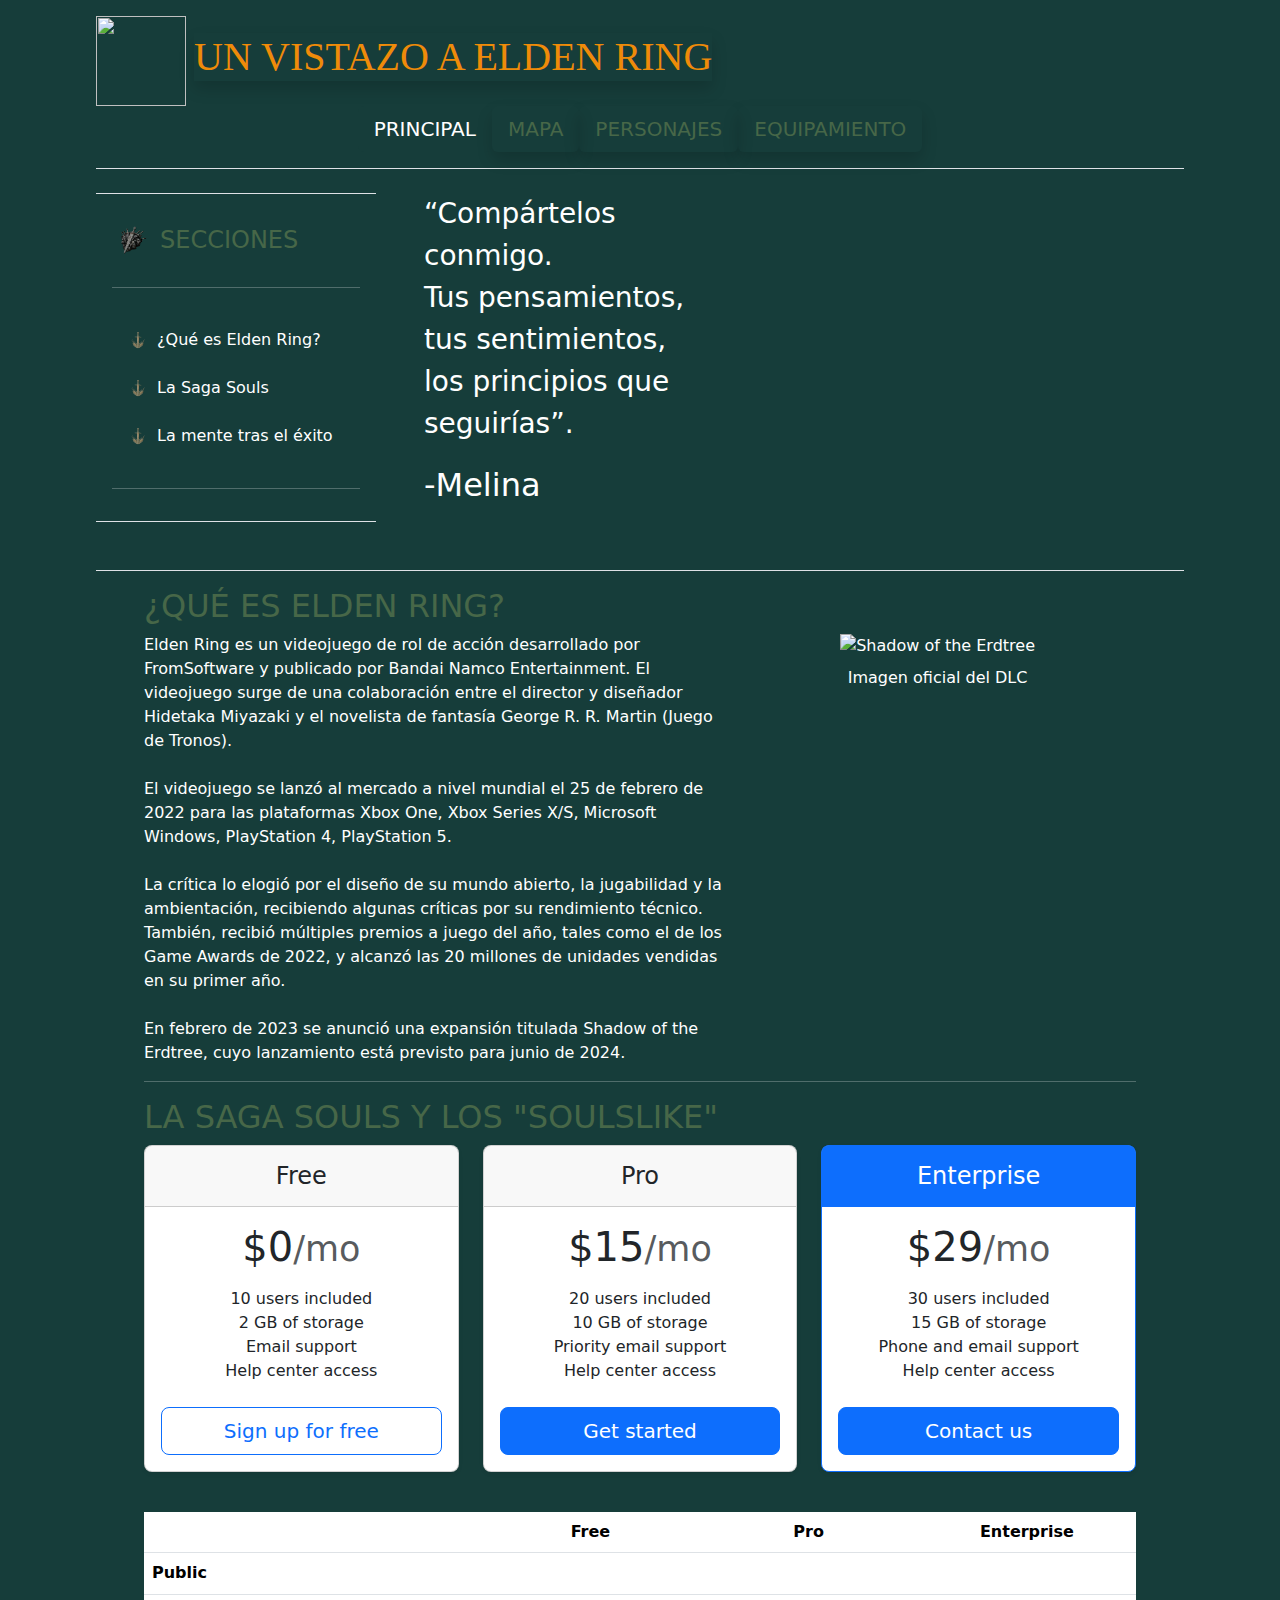
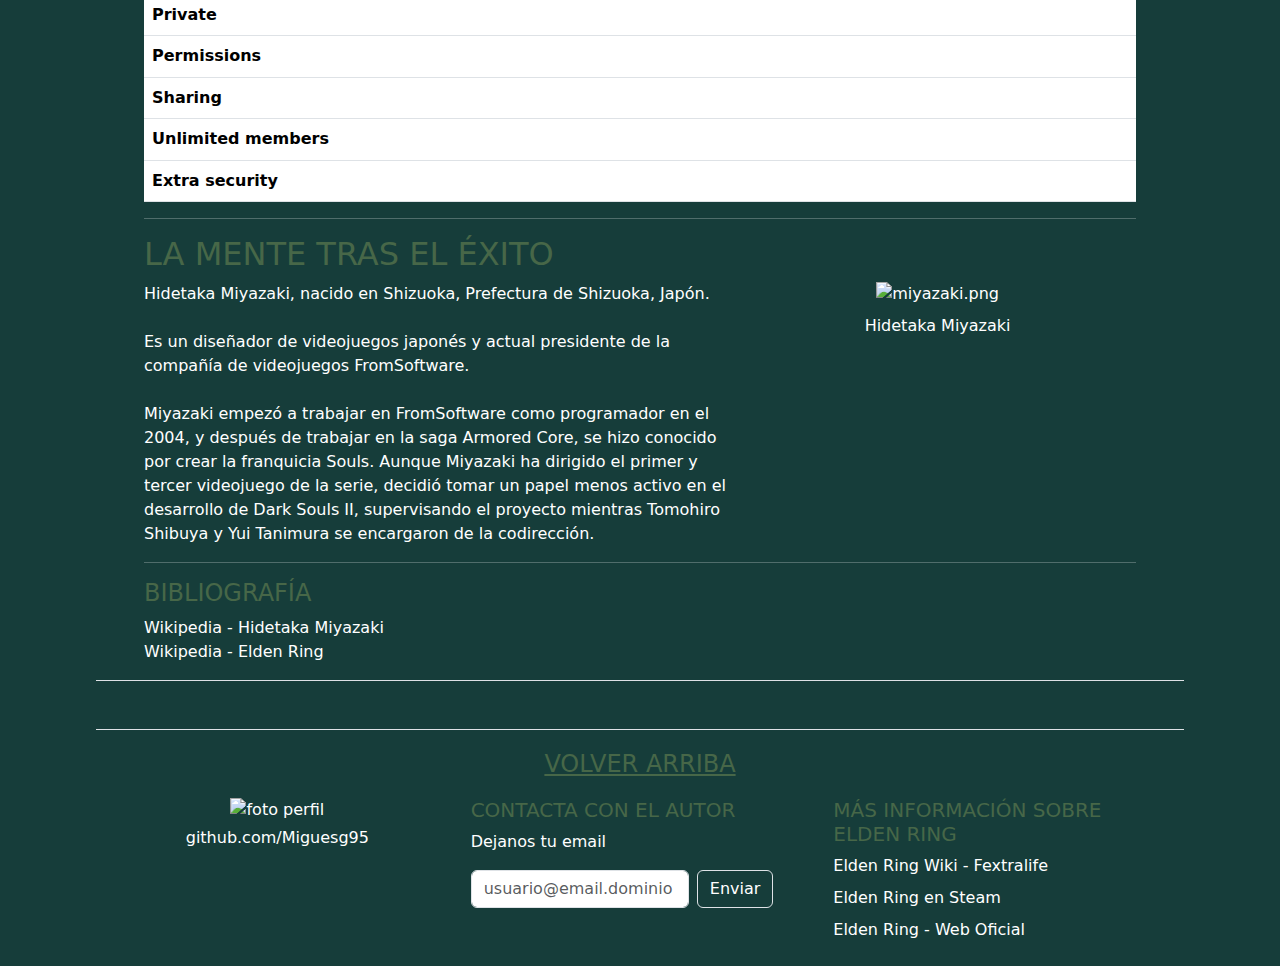
==== commit 31bf4fff: "footer terminado" ====
--- a/index.html
+++ b/index.html
@@ -61,7 +61,7 @@
         </div>
 
         <article class="contenido panel px-5 py-3 ms-5 border-top border-bottom">
-          <section id="queEsER" class="">
+          <section id="queEsER">
             <h2 class="title">¿Qué es Elden Ring?</h2>
             <p class="sectionTextLeft pe-2">Elden Ring es un videojuego de rol de acción desarrollado por FromSoftware y publicado por Bandai Namco Entertainment. El videojuego surge de una colaboración entre el director y diseñador Hidetaka Miyazaki y el novelista de fantasía George R. R. Martin (Juego de Tronos).<br><br>
               El videojuego se lanzó al mercado a nivel mundial el 25 de febrero de 2022 para las plataformas Xbox One, Xbox Series X/S, Microsoft Windows, PlayStation 4, PlayStation 5.<br><br> 
@@ -203,19 +203,25 @@
       </main>
 
       <footer class="row row-cols-3 row-cols-sm-3 row-cols-md-3 py-3 mt-5 border-top mx-5 panel">
-        <a class="title text-center fs-4" id="volver" href="index.html">Volver arriba</a>
+        <a class="title text-center fs-4 pb-3" id="volver" href="index.html">Volver arriba</a>
 
         <div class="col">
-          <div class="card shadow-sm text-center">
-            <img class="bd-placeholder-img card-img-top" src="https://avatars.githubusercontent.com/u/49833662?v=4" alt="foto perfil">
-            <div class="card-body panel">
-              <a class="text-white text-decoration-none" href="https://github.com/Miguesg95" target="_blank">github.com/Miguesg95</a>
+          <figure class="text-center" width="40%">
+            <img class="pb-1" src="https://avatars.githubusercontent.com/u/49833662?v=4" alt="foto perfil">
+            <figcaption><a class="text-white text-decoration-none" href="https://github.com/Miguesg95" target="_blank">github.com/Miguesg95</a></figcaption>
+          </figure>
+        </div>
+
+        <div class="col pe-5">
+          <form>
+            <h5 class="title">Contacta con el autor</h5>
+            <p>Dejanos tu email</p>
+            <div class="d-flex flex-column flex-sm-row w-100 gap-2">
+              <label for="newsletter1" class="visually-hidden">usuario@email.dominio</label>
+              <input id="newsletter1" type="text" class="form-control" placeholder="usuario@email.dominio">
+              <button class="btn text-white border" type="button">Enviar</button> 
             </div>
-          </div>
-        </div>
-
-        <div class="col">
-          
+          </form>
         </div>
         
         <div class="col">
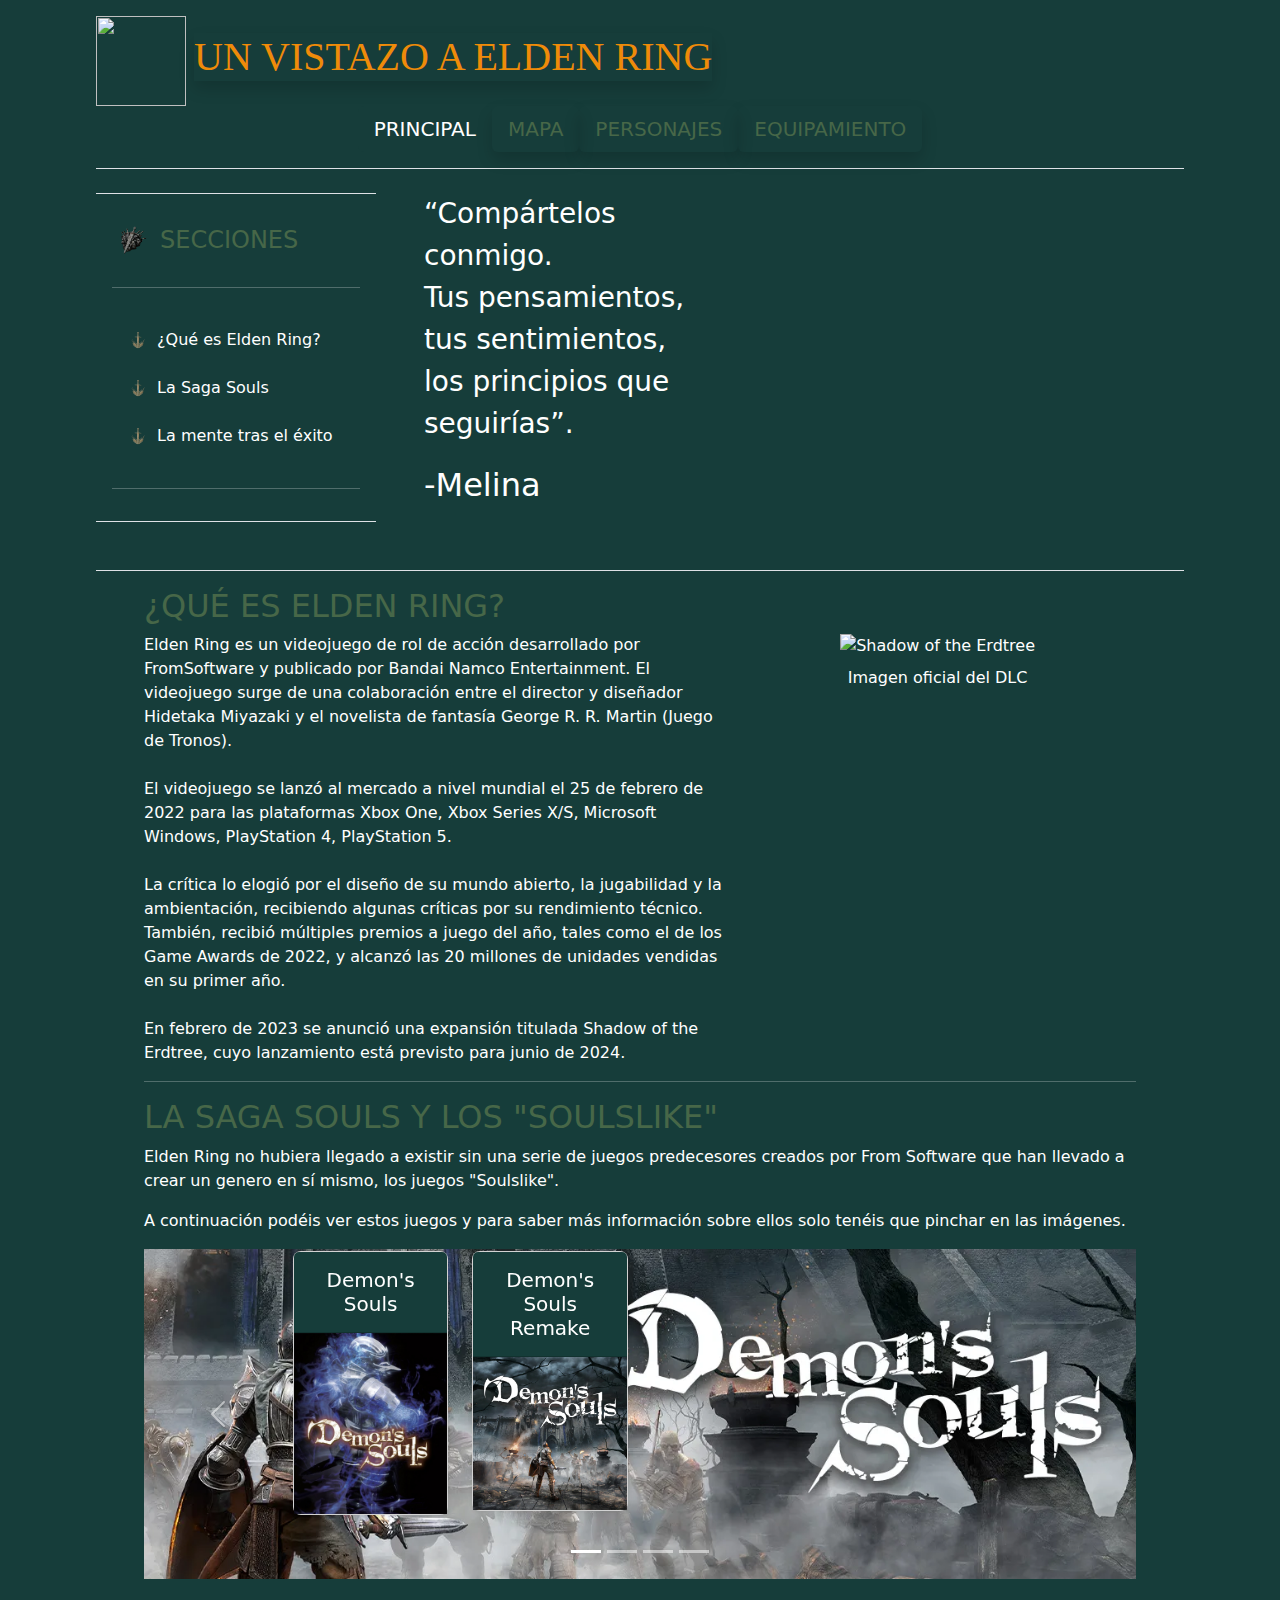
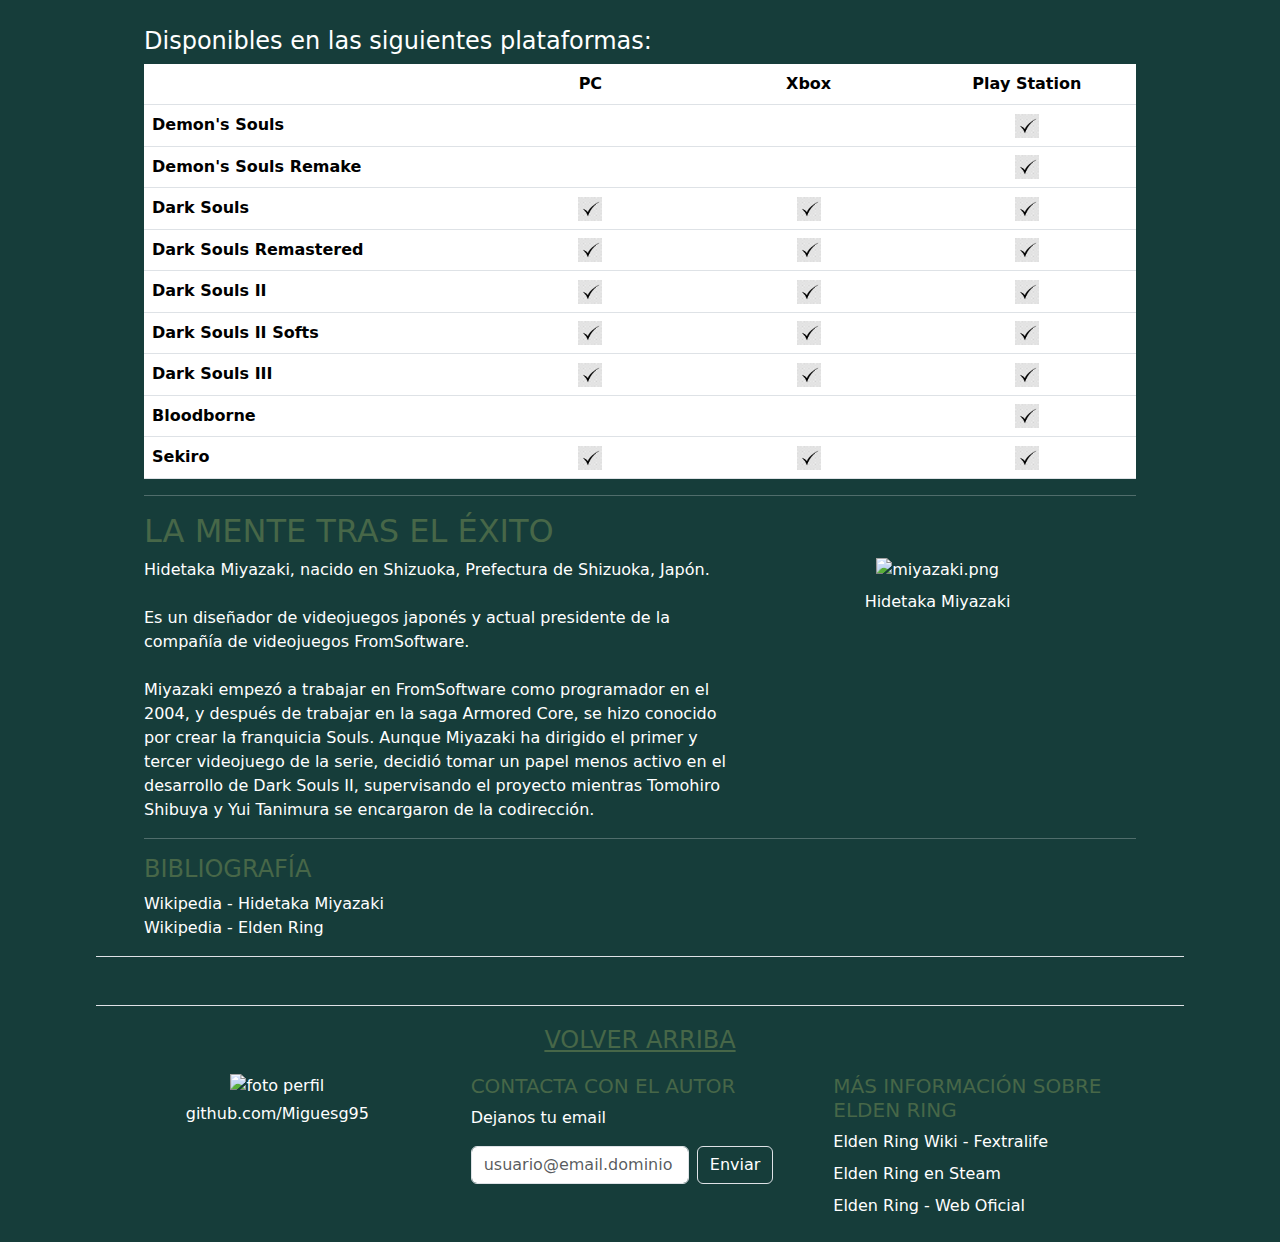
==== commit 702862b0: "Teminada la pagina princìpal" ====
--- a/index.html
+++ b/index.html
@@ -75,108 +75,220 @@
           <hr>
           <section id="predecesores">
             <h2 class="title">La Saga Souls y los "Soulslike"</h2>
-            <div class="row row-cols-1 row-cols-md-3 mb-3 text-center">
-              <div class="col">
-                <div class="card mb-4 rounded-3 shadow-sm">
-                  <div class="card-header py-3">
-                    <h4 class="my-0 fw-normal">Free</h4>
+            <p>Elden Ring no hubiera llegado a existir sin una serie de juegos predecesores creados por From Software que han llevado a crear un genero en sí mismo, los juegos "Soulslike".</p>
+            <p>A continuación podéis ver estos juegos y para saber más información sobre ellos solo tenéis que pinchar en las imágenes.</p>
+            <div id="myCarousel" class="carousel slide mb-6" data-bs-ride="carousel">
+              <div class="carousel-indicators">
+                <button type="button" data-bs-target="#myCarousel" data-bs-slide-to="0" class="active" aria-label="Slide 1" aria-current="true"></button>
+                <button type="button" data-bs-target="#myCarousel" data-bs-slide-to="1" aria-label="Slide 2" class=""></button>
+                <button type="button" data-bs-target="#myCarousel" data-bs-slide-to="2" aria-label="Slide 3" class=""></button>
+                <button type="button" data-bs-target="#myCarousel" data-bs-slide-to="3" aria-label="Slide 4" class=""></button>
+              </div>
+              <div class="carousel-inner">
+                <div class="carousel-item active">
+                  <img class="bd-placeholder-img" width="100%" height="100%" src="img/Demons souls banner.png" aria-hidden="true" preserveAspectRatio="xMidYMid slice" focusable="false">
+                  <div class="container">
+                    <div class="carousel-caption text-start">
+                      <div class="row row-cols-1 row-cols-md-4 text-center">
+                        <div class="col">
+                          <div class="card mb-4 rounded-3 shadow-sm">
+                            <div class="card-header py-3 panel">
+                              <h4 class="my-0 text-white fs-5">Demon's Souls</h4>
+                            </div>
+                            <div class="card-body m-0 p-0">
+                              <a href="https://demonssouls.wiki.fextralife.com/Demons+Souls+Wiki" target="_blank"><img src="img/Demons_Souls_capa.png" width="100%" alt="demon's souls"></a>
+                            </div>
+                          </div>
+                        </div>
+                        <div class="col">
+                          <div class="card mb-4 rounded-3 shadow-sm">
+                            <div class="card-header py-3 panel">
+                              <h4 class="my-0 text-white fs-5">Demon's Souls Remake</h4>
+                            </div>
+                            <div class="card-body m-0 p-0">
+                              <a href="https://demonssouls.wiki.fextralife.com/Demon's+Souls+Remake" target="_blank"><img src="img/DS portada.png" width="100%" alt="demon's souls remaster"></a>
+                            </div>
+                          </div>
+                        </div>
+                      </div>
+                    </div>
                   </div>
-                  <div class="card-body">
-                    <h1 class="card-title pricing-card-title">$0<small class="text-body-secondary fw-light">/mo</small></h1>
-                    <ul class="list-unstyled mt-3 mb-4">
-                      <li>10 users included</li>
-                      <li>2 GB of storage</li>
-                      <li>Email support</li>
-                      <li>Help center access</li>
-                    </ul>
-                    <button type="button" class="w-100 btn btn-lg btn-outline-primary">Sign up for free</button>
+                </div>
+                <div class="carousel-item">
+                  <img class="bd-placeholder-img" width="100%" height="100%" src="img/Dark_Souls_III_Season_Pass_Product_Banner__82758.jpg" aria-hidden="true" preserveAspectRatio="xMidYMid slice" focusable="false">
+                  <div class="container">
+                    <div class="carousel-caption">
+                      <div class="row row-cols-1 row-cols-md-5 text-center">
+                        <div class="col">
+                          <div class="card mb-4 rounded-3 shadow-sm">
+                            <div class="card-header py-3 panel">
+                              <h4 class="my-0 text-white fs-5">Dark Souls</h4>
+                            </div>
+                            <div class="card-body m-0 p-0">
+                              <a href="https://darksouls.wiki.fextralife.com/Dark+Souls+Wiki" target="_blank"><img src="img/Dark_Souls_Portada.png" width="100%" alt="Dark souls"></a>
+                            </div>
+                          </div>
+                        </div>
+                        <div class="col">
+                          <div class="card mb-4 rounded-3 shadow-sm">
+                            <div class="card-header py-3 panel">
+                              <h4 class="my-0 text-white fs-5">Dark Souls Remastered</h4>
+                            </div>
+                            <div class="card-body m-0 p-0">
+                              <a href="https://darksouls.wiki.fextralife.com/Dark+Souls+Wiki" target="_blank"><img src="img/dark-souls-remastered.jpg" width="100%" alt="Dark souls remaster"></a>
+                            </div>
+                          </div>
+                        </div>
+                        <div class="col">
+                          <div class="card mb-4 rounded-3 shadow-sm">
+                            <div class="card-header py-3 panel">
+                              <h4 class="my-0 text-white fs-5">Dark Souls II</h4>
+                            </div>
+                            <div class="card-body m-0 p-0">
+                              <a href="https://darksouls2.wiki.fextralife.com/Dark+Souls+2+Wiki" target="_blank"><img src="img/Dark_Souls_II_Portada.png" width="100%" alt="Dark Souls 2"></a>
+                            </div>
+                          </div>
+                        </div>
+                        <div class="col">
+                          <div class="card mb-4 rounded-3 shadow-sm">
+                            <div class="card-header py-3 panel">
+                              <h4 class="my-0 text-white fs-5">Dark Souls II Sotfs</h4>
+                            </div>
+                            <div class="card-body m-0 p-0">
+                              <a href="https://darksouls2.wiki.fextralife.com/Dark+Souls+II+Scholar+of+the+First+Sin" target="_blank"><img src="img/ds2 softs.jpg" width="100%" alt="Dark Souls 2 Softs"></a>
+                            </div>
+                          </div>
+                        </div>
+                        <div class="col">
+                          <div class="card mb-4 rounded-3 shadow-sm">
+                            <div class="card-header py-3 panel">
+                              <h4 class="my-0 text-white fs-5">Dark Souls III</h4>
+                            </div>
+                            <div class="card-body m-0 p-0">
+                              <a href="https://darksouls3.wiki.fextralife.com/Dark+Souls+3+Wiki" target="_blank"><img src="img/Ds3 portada.png" width="100%" alt="Dark Souls 3"></a>
+                            </div>
+                          </div>
+                        </div>
+                      </div>
+                    </div>
+                  </div>
+                </div>
+                <div class="carousel-item">
+                  <img class="bd-placeholder-img" width="100%" height="100%" src="img/bloodborne banner.jpg" aria-hidden="true" preserveAspectRatio="xMidYMid slice" focusable="false">
+                  <div class="container">
+                    <div class="carousel-caption text-end">
+                      <div class="row row-cols-1 row-cols-md-5 text-center">
+                        <div class="col">
+                          <div class="card mb-4 rounded-3 shadow-sm">
+                            <div class="card-header py-3 panel">
+                              <h4 class="my-0 text-white fs-5">Bloodborne</h4>
+                            </div>
+                            <div class="card-body m-0 p-0">
+                              <a href="https://bloodborne.wiki.fextralife.com/Bloodborne+Wiki" target="_blank"><img src="img/Bloodborne_Cover_Wallpaper.jpg" width="100%" alt="sekiro"></a>
+                            </div>
+                          </div>
+                        </div>
+                      </div>
+                    </div>
+                  </div>
+                </div>
+                <div class="carousel-item">
+                  <img class="bd-placeholder-img" width="100%" height="100%" src="img/Sekiro banner.webp" aria-hidden="true" preserveAspectRatio="xMidYMid slice" focusable="false">
+                  <div class="container">
+                    <div class="carousel-caption">
+                      <div class="row row-cols-1 row-cols-md-5 text-center">
+                        <div class="col">
+                          <div class="card mb-4 rounded-3 shadow-sm">
+                            <div class="card-header py-3 panel">
+                              <h4 class="my-0 text-white fs-5">Sekiro, Shadows die twice</h4>
+                            </div>
+                            <div class="card-body m-0 p-0">
+                              <a href="https://sekiroshadowsdietwice.wiki.fextralife.com/Sekiro+Shadows+Die+Twice+Wiki" target="_blank"><img src="img/Sekiro portada.png" width="100%" alt="sekiro"></a>
+                            </div>
+                          </div>
+                        </div>
+                      </div>
+                    </div>
                   </div>
                 </div>
               </div>
-              <div class="col">
-                <div class="card mb-4 rounded-3 shadow-sm">
-                  <div class="card-header py-3">
-                    <h4 class="my-0 fw-normal">Pro</h4>
-                  </div>
-                  <div class="card-body">
-                    <h1 class="card-title pricing-card-title">$15<small class="text-body-secondary fw-light">/mo</small></h1>
-                    <ul class="list-unstyled mt-3 mb-4">
-                      <li>20 users included</li>
-                      <li>10 GB of storage</li>
-                      <li>Priority email support</li>
-                      <li>Help center access</li>
-                    </ul>
-                    <button type="button" class="w-100 btn btn-lg btn-primary">Get started</button>
-                  </div>
-                </div>
-              </div>
-              <div class="col">
-                <div class="card mb-4 rounded-3 shadow-sm border-primary">
-                  <div class="card-header py-3 text-bg-primary border-primary">
-                    <h4 class="my-0 fw-normal">Enterprise</h4>
-                  </div>
-                  <div class="card-body">
-                    <h1 class="card-title pricing-card-title">$29<small class="text-body-secondary fw-light">/mo</small></h1>
-                    <ul class="list-unstyled mt-3 mb-4">
-                      <li>30 users included</li>
-                      <li>15 GB of storage</li>
-                      <li>Phone and email support</li>
-                      <li>Help center access</li>
-                    </ul>
-                    <button type="button" class="w-100 btn btn-lg btn-primary">Contact us</button>
-                  </div>
-                </div>
-              </div>
+              <button class="carousel-control-prev" type="button" data-bs-target="#myCarousel" data-bs-slide="prev">
+                <span class="carousel-control-prev-icon" aria-hidden="true"></span>
+                <span class="visually-hidden">Previous</span>
+              </button>
+              <button class="carousel-control-next" type="button" data-bs-target="#myCarousel" data-bs-slide="next">
+                <span class="carousel-control-next-icon" aria-hidden="true"></span>
+                <span class="visually-hidden">Next</span>
+              </button>
             </div>
-
+            <br><br>
+            <h3 class="fs-4">Disponibles en las siguientes plataformas:</h3>
             <table class="table text-center">
               <thead>
                 <tr>
                   <th style="width: 34%;"></th>
-                  <th style="width: 22%;">Free</th>
-                  <th style="width: 22%;">Pro</th>
-                  <th style="width: 22%;">Enterprise</th>
+                  <th style="width: 22%;">PC</th>
+                  <th style="width: 22%;">Xbox</th>
+                  <th style="width: 22%;">Play Station</th>
                 </tr>
               </thead>
               <tbody>
                 <tr>
-                  <th scope="row" class="text-start">Public</th>
-                  <td><svg class="bi" width="24" height="24"><use xlink:href="#check"></use></svg></td>
-                  <td><svg class="bi" width="24" height="24"><use xlink:href="#check"></use></svg></td>
-                  <td><svg class="bi" width="24" height="24"><use xlink:href="#check"></use></svg></td>
-                </tr>
-                <tr>
-                  <th scope="row" class="text-start">Private</th>
-                  <td></td>
-                  <td><svg class="bi" width="24" height="24"><use xlink:href="#check"></use></svg></td>
-                  <td><svg class="bi" width="24" height="24"><use xlink:href="#check"></use></svg></td>
+                  <th scope="row" class="text-start">Demon's Souls</th>
+                  <td></td>
+                  <td></td>
+                  <td><img class="bi" width="24" height="24" src="img/Black check.png"></td>
+                </tr>
+                <tr>
+                  <th scope="row" class="text-start">Demon's Souls Remake</th>
+                  <td></td>
+                  <td></td>
+                  <td><img class="bi" width="24" height="24" src="img/Black check.png"></td>
                 </tr>
               </tbody>
         
               <tbody>
                 <tr>
-                  <th scope="row" class="text-start">Permissions</th>
-                  <td><svg class="bi" width="24" height="24"><use xlink:href="#check"></use></svg></td>
-                  <td><svg class="bi" width="24" height="24"><use xlink:href="#check"></use></svg></td>
-                  <td><svg class="bi" width="24" height="24"><use xlink:href="#check"></use></svg></td>
-                </tr>
-                <tr>
-                  <th scope="row" class="text-start">Sharing</th>
-                  <td></td>
-                  <td><svg class="bi" width="24" height="24"><use xlink:href="#check"></use></svg></td>
-                  <td><svg class="bi" width="24" height="24"><use xlink:href="#check"></use></svg></td>
-                </tr>
-                <tr>
-                  <th scope="row" class="text-start">Unlimited members</th>
-                  <td></td>
-                  <td><svg class="bi" width="24" height="24"><use xlink:href="#check"></use></svg></td>
-                  <td><svg class="bi" width="24" height="24"><use xlink:href="#check"></use></svg></td>
-                </tr>
-                <tr>
-                  <th scope="row" class="text-start">Extra security</th>
-                  <td></td>
-                  <td></td>
-                  <td><svg class="bi" width="24" height="24"><use xlink:href="#check"></use></svg></td>
+                  <th scope="row" class="text-start">Dark Souls</th>
+                  <td><img class="bi" width="24" height="24" src="img/Black check.png"></td>
+                  <td><img class="bi" width="24" height="24" src="img/Black check.png"></td>
+                  <td><img class="bi" width="24" height="24" src="img/Black check.png"></td>
+                </tr>
+                <tr>
+                  <th scope="row" class="text-start">Dark Souls Remastered</th>
+                  <td><img class="bi" width="24" height="24" src="img/Black check.png"></td>
+                  <td><img class="bi" width="24" height="24" src="img/Black check.png"></td>
+                  <td><img class="bi" width="24" height="24" src="img/Black check.png"></td>
+                </tr>
+                <tr>
+                  <th scope="row" class="text-start">Dark Souls II</th>
+                  <td><img class="bi" width="24" height="24" src="img/Black check.png"></td>
+                  <td><img class="bi" width="24" height="24" src="img/Black check.png"></td>
+                  <td><img class="bi" width="24" height="24" src="img/Black check.png"></td>
+                </tr>
+                <tr>
+                  <th scope="row" class="text-start">Dark Souls II Softs</th>
+                  <td><img class="bi" width="24" height="24" src="img/Black check.png"></td>
+                  <td><img class="bi" width="24" height="24" src="img/Black check.png"></td>
+                  <td><img class="bi" width="24" height="24" src="img/Black check.png"></td>
+                </tr>
+                <tr>
+                  <th scope="row" class="text-start">Dark Souls III</th>
+                  <td><img class="bi" width="24" height="24" src="img/Black check.png"></td>
+                  <td><img class="bi" width="24" height="24" src="img/Black check.png"></td>
+                  <td><img class="bi" width="24" height="24" src="img/Black check.png"></td>
+                </tr>
+                <tr>
+                  <th scope="row" class="text-start">Bloodborne</th>
+                  <td></td>
+                  <td></td>
+                  <td><img class="bi" width="24" height="24" src="img/Black check.png"></td>
+                </tr>
+                <tr>
+                  <th scope="row" class="text-start">Sekiro</th>
+                  <td><img class="bi" width="24" height="24" src="img/Black check.png"></td>
+                  <td><img class="bi" width="24" height="24" src="img/Black check.png"></td>
+                  <td><img class="bi" width="24" height="24" src="img/Black check.png"></td>
                 </tr>
               </tbody>
             </table>
